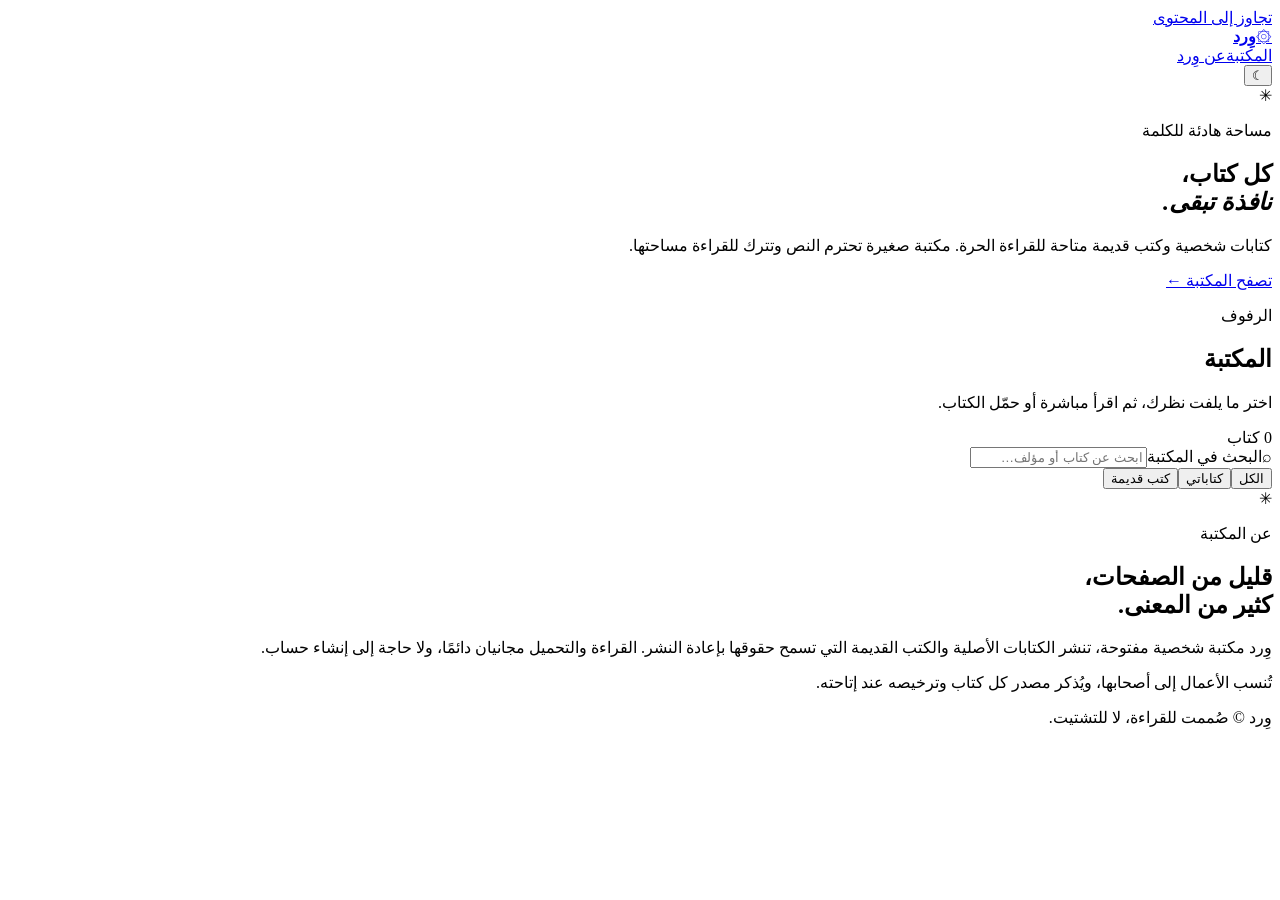
==== index.html @ ee00f1c7 "Initialize Wird personal digital library: index.html" ====
<!doctype html>
<html lang="ar" dir="rtl">
<head>
<meta charset="utf-8"><meta name="viewport" content="width=device-width,initial-scale=1">
<meta name="description" content="وِرد، مكتبة شخصية للكتابات والكتب القديمة المتاحة مجانًا للقراءة والتحميل.">
<meta name="theme-color" content="#f7f5ef">
<title>وِرد | مكتبة للقراءة</title>
<link rel="preconnect" href="https://fonts.googleapis.com"><link rel="preconnect" href="https://fonts.gstatic.com" crossorigin>
<link href="https://fonts.googleapis.com/css2?family=IBM+Plex+Sans+Arabic:wght@400;500;600;700&display=swap" rel="stylesheet">
<link rel="stylesheet" href="styles.css">
<script src="app.js" defer></script>
</head>
<body>
<a class="skip" href="#main">تجاوز إلى المحتوى</a>
<header class="site-header"><div class="shell header-inner">
<a href="#home" class="brand" aria-label="وِرد - الرئيسية"><span class="brand-icon" aria-hidden="true">۞</span><strong>وِرد</strong></a>
<nav aria-label="القائمة الرئيسية"><a href="#library">المكتبة</a><a href="#about">عن وِرد</a></nav>
<button class="theme-btn" type="button" id="themeToggle" aria-label="تغيير المظهر" title="تغيير المظهر">☾</button>
</div></header>
<main id="main">
<section class="hero shell" id="home">
<div class="hero-mark" aria-hidden="true">✳</div>
<p class="eyebrow">مساحة هادئة للكلمة</p>
<h1>كل كتاب،<br><em>نافذة تبقى.</em></h1>
<p class="hero-description">كتابات شخصية وكتب قديمة متاحة للقراءة الحرة. مكتبة صغيرة تحترم النص وتترك للقراءة مساحتها.</p>
<a class="primary-btn" href="#library">تصفح المكتبة <span aria-hidden="true">←</span></a>
</section>
<section class="library-section" id="library"><div class="shell">
<div class="section-header"><div><p class="eyebrow">الرفوف</p><h2>المكتبة</h2><p class="section-description">اختر ما يلفت نظرك، ثم اقرأ مباشرة أو حمّل الكتاب.</p></div><span class="book-total" id="bookCount">0 كتاب</span></div>
<div class="controls"><label class="search-wrap"><span aria-hidden="true">⌕</span><span class="sr-only">البحث في المكتبة</span><input id="searchInput" type="search" placeholder="ابحث عن كتاب أو مؤلف…" autocomplete="off"></label>
<div class="filters" role="group" aria-label="تصنيف الكتب"><button data-filter="all" class="filter active" aria-pressed="true">الكل</button><button data-filter="personal" class="filter" aria-pressed="false">كتاباتي</button><button data-filter="heritage" class="filter" aria-pressed="false">كتب قديمة</button></div></div>
<div class="book-grid" id="bookGrid" aria-live="polite"></div>
<p class="empty-state" id="emptyState" hidden>لا توجد كتب تطابق البحث حاليًا.</p>
</div></section>
<section class="about-section shell" id="about"><span class="separator" aria-hidden="true">✳</span><p class="eyebrow">عن المكتبة</p><h2>قليل من الصفحات،<br>كثير من المعنى.</h2><p>وِرد مكتبة شخصية مفتوحة، تنشر الكتابات الأصلية والكتب القديمة التي تسمح حقوقها بإعادة النشر. القراءة والتحميل مجانيان دائمًا، ولا حاجة إلى إنشاء حساب.</p><p class="small-note">تُنسب الأعمال إلى أصحابها، ويُذكر مصدر كل كتاب وترخيصه عند إتاحته.</p></section>
</main>
<footer class="footer"><div class="shell footer-inner"><span>وِرد © <span id="year"></span></span><span>صُممت للقراءة، لا للتشتيت.</span></div></footer>
<dialog class="reader-dialog" id="readerDialog" aria-labelledby="readerTitle"><div class="reader-layout"><header class="reader-header"><div><p class="reader-label">قراءة الكتاب</p><h2 id="readerTitle">عنوان الكتاب</h2></div><div class="reader-actions"><a id="readerDownload" class="download-link" href="#" download>تحميل PDF ↓</a><button id="readerClose" class="close-btn" type="button" aria-label="إغلاق القارئ">×</button></div></header><div class="reader-body"><iframe id="readerFrame" title="عارض كتاب PDF" loading="lazy"></iframe><div class="reader-fallback">إذا تعذر عرض الكتاب في متصفحك، <a id="readerOpen" target="_blank" rel="noopener noreferrer">افتح ملف PDF في نافذة مستقلة</a>.</div></div></div></dialog>
</body></html>
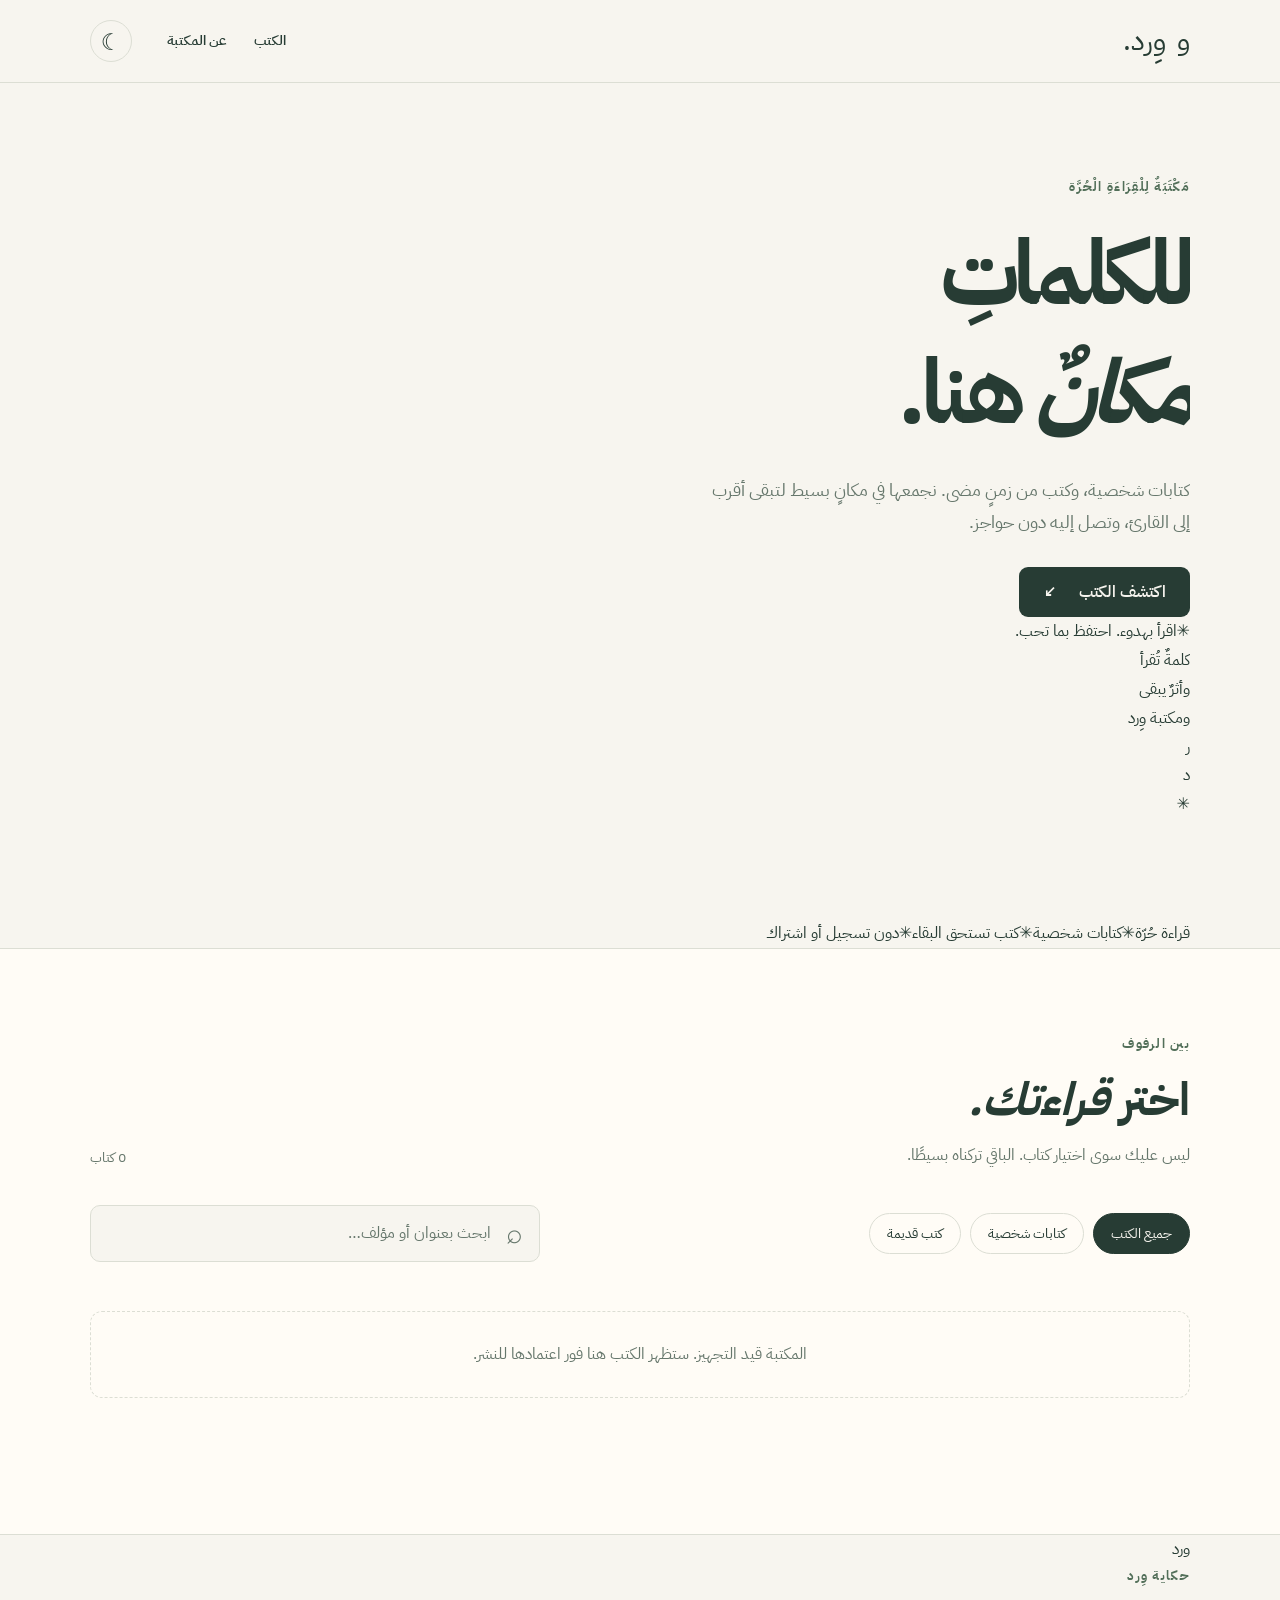
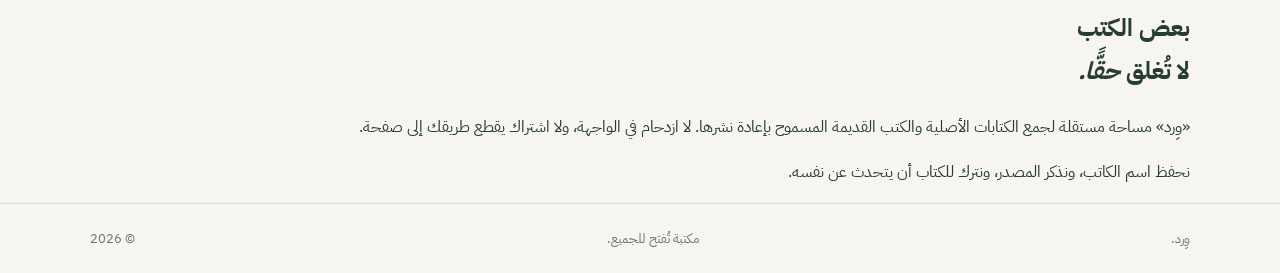
==== commit 7899a955: "Redesign Wird as an editorial Arabic library" ====
--- a/index.html
+++ b/index.html
@@ -2,38 +2,40 @@
 <html lang="ar" dir="rtl">
 <head>
 <meta charset="utf-8"><meta name="viewport" content="width=device-width,initial-scale=1">
-<meta name="description" content="وِرد، مكتبة شخصية للكتابات والكتب القديمة المتاحة مجانًا للقراءة والتحميل.">
-<meta name="theme-color" content="#f7f5ef">
-<title>وِرد | مكتبة للقراءة</title>
+<meta name="description" content="وِرد، مكتبة للكتابات الشخصية والكتب القديمة المتاحة للقراءة والتحميل مجانًا.">
+<meta name="theme-color" content="#f8f6f0">
+<title>وِرد — مساحة للكتب والكلمات</title>
 <link rel="preconnect" href="https://fonts.googleapis.com"><link rel="preconnect" href="https://fonts.gstatic.com" crossorigin>
-<link href="https://fonts.googleapis.com/css2?family=IBM+Plex+Sans+Arabic:wght@400;500;600;700&display=swap" rel="stylesheet">
+<link href="https://fonts.googleapis.com/css2?family=Amiri:wght@400;700&family=IBM+Plex+Sans+Arabic:wght@400;500;600;700&display=swap" rel="stylesheet">
 <link rel="stylesheet" href="styles.css">
 <script src="app.js" defer></script>
 </head>
 <body>
 <a class="skip" href="#main">تجاوز إلى المحتوى</a>
 <header class="site-header"><div class="shell header-inner">
-<a href="#home" class="brand" aria-label="وِرد - الرئيسية"><span class="brand-icon" aria-hidden="true">۞</span><strong>وِرد</strong></a>
-<nav aria-label="القائمة الرئيسية"><a href="#library">المكتبة</a><a href="#about">عن وِرد</a></nav>
-<button class="theme-btn" type="button" id="themeToggle" aria-label="تغيير المظهر" title="تغيير المظهر">☾</button>
+<a href="#home" class="brand" aria-label="وِرد، العودة للرئيسية"><span class="brand-glyph" aria-hidden="true">و</span><span class="brand-word">وِرد<span class="brand-dot">.</span></span></a>
+<nav aria-label="التنقل الرئيسي"><a href="#library">الكتب</a><a href="#about">عن المكتبة</a></nav>
+<button class="theme-btn" type="button" id="themeToggle" aria-label="تغيير المظهر"><span aria-hidden="true">◐</span></button>
 </div></header>
 <main id="main">
 <section class="hero shell" id="home">
-<div class="hero-mark" aria-hidden="true">✳</div>
-<p class="eyebrow">مساحة هادئة للكلمة</p>
-<h1>كل كتاب،<br><em>نافذة تبقى.</em></h1>
-<p class="hero-description">كتابات شخصية وكتب قديمة متاحة للقراءة الحرة. مكتبة صغيرة تحترم النص وتترك للقراءة مساحتها.</p>
-<a class="primary-btn" href="#library">تصفح المكتبة <span aria-hidden="true">←</span></a>
+<div class="hero-copy"><p class="eyebrow"><span class="eyebrow-line"></span> مَكْتَبَةٌ لِلْقِرَاءَةِ الْحُرَّة</p>
+<h1>للكلماتِ<br><i>مكانٌ</i> هنا.</h1>
+<p class="hero-description">كتابات شخصية، وكتب من زمنٍ مضى. نجمعها في مكانٍ بسيط لتبقى أقرب إلى القارئ، وتصل إليه دون حواجز.</p>
+<a class="primary-btn" href="#library">اكتشف الكتب <span aria-hidden="true">↙</span></a>
+<div class="hero-foot"><span class="tiny-star" aria-hidden="true">✳</span><span>اقرأ بهدوء. احتفظ بما تحب.</span></div>
+</div>
+<div class="hero-art" aria-hidden="true"><div class="art-orbit orbit-a"></div><div class="art-orbit orbit-b"></div><div class="art-label">كلمةٌ تُقرأ<br>وأثرٌ يبقى</div><div class="art-book book-one"><span class="art-spine"></span><span class="art-book-letter">و</span><span class="art-book-small">مكتبة وِرد</span></div><div class="art-book book-two"><span class="art-book-letter">ر</span></div><div class="art-book book-three"><span class="art-book-letter">د</span></div><span class="art-flower">✳</span></div>
 </section>
+<div class="running-strip" aria-hidden="true"><div class="shell"><span>قراءة حُرّة</span><span>✳</span><span>كتابات شخصية</span><span>✳</span><span>كتب تستحق البقاء</span><span>✳</span><span>دون تسجيل أو اشتراك</span></div></div>
 <section class="library-section" id="library"><div class="shell">
-<div class="section-header"><div><p class="eyebrow">الرفوف</p><h2>المكتبة</h2><p class="section-description">اختر ما يلفت نظرك، ثم اقرأ مباشرة أو حمّل الكتاب.</p></div><span class="book-total" id="bookCount">0 كتاب</span></div>
-<div class="controls"><label class="search-wrap"><span aria-hidden="true">⌕</span><span class="sr-only">البحث في المكتبة</span><input id="searchInput" type="search" placeholder="ابحث عن كتاب أو مؤلف…" autocomplete="off"></label>
-<div class="filters" role="group" aria-label="تصنيف الكتب"><button data-filter="all" class="filter active" aria-pressed="true">الكل</button><button data-filter="personal" class="filter" aria-pressed="false">كتاباتي</button><button data-filter="heritage" class="filter" aria-pressed="false">كتب قديمة</button></div></div>
-<div class="book-grid" id="bookGrid" aria-live="polite"></div>
-<p class="empty-state" id="emptyState" hidden>لا توجد كتب تطابق البحث حاليًا.</p>
+<div class="section-header"><div><p class="eyebrow"><span class="eyebrow-line"></span> بين الرفوف</p><h2>اختر <em>قراءتك.</em></h2><p class="section-description">ليس عليك سوى اختيار كتاب. الباقي تركناه بسيطًا.</p></div><span class="book-total" id="bookCount">0 كتاب</span></div>
+<div class="controls"><div class="filters" role="group" aria-label="تصنيف الكتب"><button data-filter="all" class="filter active" aria-pressed="true">جميع الكتب</button><button data-filter="personal" class="filter" aria-pressed="false">كتابات شخصية</button><button data-filter="heritage" class="filter" aria-pressed="false">كتب قديمة</button></div>
+<label class="search-wrap"><span aria-hidden="true">⌕</span><span class="sr-only">البحث في المكتبة</span><input id="searchInput" type="search" placeholder="ابحث بعنوان أو مؤلف…" autocomplete="off"></label></div>
+<div class="book-grid" id="bookGrid" aria-live="polite"></div><p class="empty-state" id="emptyState" hidden>لا توجد كتب تطابق بحثك.</p>
 </div></section>
-<section class="about-section shell" id="about"><span class="separator" aria-hidden="true">✳</span><p class="eyebrow">عن المكتبة</p><h2>قليل من الصفحات،<br>كثير من المعنى.</h2><p>وِرد مكتبة شخصية مفتوحة، تنشر الكتابات الأصلية والكتب القديمة التي تسمح حقوقها بإعادة النشر. القراءة والتحميل مجانيان دائمًا، ولا حاجة إلى إنشاء حساب.</p><p class="small-note">تُنسب الأعمال إلى أصحابها، ويُذكر مصدر كل كتاب وترخيصه عند إتاحته.</p></section>
+<section class="manifesto" id="about"><div class="shell manifesto-grid"><div class="manifesto-icon" aria-hidden="true"><span>و</span><span>ر</span><span>د</span></div><div class="manifesto-copy"><p class="eyebrow"><span class="eyebrow-line"></span> حكاية وِرد</p><h2>بعض الكتب<br>لا تُغلق <em>حقًّا.</em></h2><p>«وِرد» مساحة مستقلة لجمع الكتابات الأصلية والكتب القديمة المسموح بإعادة نشرها. لا ازدحام في الواجهة، ولا اشتراك يقطع طريقك إلى صفحة.</p><p class="manifesto-note">نحفظ اسم الكاتب، ونذكر المصدر، ونترك للكتاب أن يتحدث عن نفسه.</p></div></div></section>
 </main>
-<footer class="footer"><div class="shell footer-inner"><span>وِرد © <span id="year"></span></span><span>صُممت للقراءة، لا للتشتيت.</span></div></footer>
-<dialog class="reader-dialog" id="readerDialog" aria-labelledby="readerTitle"><div class="reader-layout"><header class="reader-header"><div><p class="reader-label">قراءة الكتاب</p><h2 id="readerTitle">عنوان الكتاب</h2></div><div class="reader-actions"><a id="readerDownload" class="download-link" href="#" download>تحميل PDF ↓</a><button id="readerClose" class="close-btn" type="button" aria-label="إغلاق القارئ">×</button></div></header><div class="reader-body"><iframe id="readerFrame" title="عارض كتاب PDF" loading="lazy"></iframe><div class="reader-fallback">إذا تعذر عرض الكتاب في متصفحك، <a id="readerOpen" target="_blank" rel="noopener noreferrer">افتح ملف PDF في نافذة مستقلة</a>.</div></div></div></dialog>
+<footer class="footer"><div class="shell footer-inner"><a href="#home" class="footer-brand">وِرد<span>.</span></a><span>مكتبة تُفتح للجميع.</span><span>© <span id="year"></span></span></div></footer>
+<dialog class="reader-dialog" id="readerDialog" aria-labelledby="readerTitle"><div class="reader-layout"><header class="reader-header"><div><p class="reader-label">أنت تقرأ الآن</p><h2 id="readerTitle">عنوان الكتاب</h2></div><div class="reader-actions"><a id="readerDownload" class="download-link" href="#" download>تحميل الكتاب ↓</a><button id="readerClose" class="close-btn" type="button" aria-label="إغلاق القراءة">×</button></div></header><div class="reader-body"><iframe id="readerFrame" title="عارض كتاب PDF"></iframe><div class="reader-fallback">لا يظهر الكتاب؟ <a id="readerOpen" target="_blank" rel="noopener noreferrer">افتحه مباشرة في المتصفح</a>.</div></div></div></dialog>
 </body></html>
--- a/styles.css
+++ b/styles.css
@@ -0,0 +1,10 @@
+:root{color-scheme:light;--bg:#f7f5ef;--surface:#fffcf6;--ink:#273c34;--muted:#66776c;--accent:#526f59;--line:#dcded4;--soft:#e8eadf;--shadow:0 16px 40px rgba(27,49,35,.07)}
+:root.dark{color-scheme:dark;--bg:#17231e;--surface:#22332a;--ink:#edf0e6;--muted:#afc3b3;--accent:#9fc5a8;--line:#3a4c40;--soft:#2b4235;--shadow:0 16px 40px rgba(0,0,0,.14)}
+*{box-sizing:border-box}html{scroll-behavior:smooth}body{margin:0;background:var(--bg);color:var(--ink);font-family:"IBM Plex Sans Arabic",system-ui,sans-serif;line-height:1.8}button,input{font:inherit}button,a{-webkit-tap-highlight-color:transparent}a{color:inherit;text-decoration:none}button{cursor:pointer}.shell{width:min(1100px,calc(100% - 42px));margin:auto}.sr-only{position:absolute;width:1px;height:1px;overflow:hidden;clip:rect(0,0,0,0)}.skip{position:absolute;top:-100px;right:20px;padding:10px;background:var(--surface);z-index:30}.skip:focus{top:10px}a:focus-visible,button:focus-visible,input:focus-visible{outline:3px solid var(--accent);outline-offset:4px}
+.site-header{border-bottom:1px solid var(--line);background:var(--bg)}.header-inner{height:82px;display:flex;align-items:center;gap:35px}.brand{display:flex;align-items:center;gap:11px;font-size:29px}.brand-icon{color:var(--accent);font-size:30px}.site-header nav{display:flex;gap:27px;margin-inline-start:auto}.site-header nav a{font-size:14px;font-weight:600}.site-header nav a:hover{color:var(--accent)}.theme-btn{width:42px;height:42px;border:1px solid var(--line);border-radius:50%;color:var(--ink);background:transparent;font-size:23px}
+.hero{min-height:550px;padding-top:92px;padding-bottom:100px;position:relative;overflow:hidden}.hero-mark{position:absolute;inset-inline-start:7%;top:105px;font-size:160px;font-weight:200;color:var(--soft);line-height:1;pointer-events:none}.eyebrow{font-size:13px;letter-spacing:.1em;font-weight:700;color:var(--accent);margin:0 0 17px}.hero h1{font-size:clamp(50px,7vw,91px);line-height:1.32;letter-spacing:-.065em;margin:0;font-weight:700}.hero h1 em{font-style:normal;color:var(--accent)}.hero-description{max-width:480px;font-size:18px;color:var(--muted);margin:22px 0 28px}.primary-btn{display:inline-flex;align-items:center;justify-content:center;gap:22px;background:var(--ink);color:var(--bg);border-radius:9px;padding:11px 24px;font-weight:600}.primary-btn:hover{opacity:.87}
+.library-section{background:var(--surface);padding:83px 0 120px;border-block:1px solid var(--line)}.section-header{display:flex;justify-content:space-between;align-items:end;gap:20px}.section-header h2{font-size:46px;line-height:1.2;margin:0}.section-description{color:var(--muted);margin:14px 0 0}.book-total{color:var(--muted);font-size:14px;white-space:nowrap}.controls{display:flex;align-items:center;justify-content:space-between;gap:22px;flex-wrap:wrap;margin:35px 0 33px}.search-wrap{position:relative;flex:1;max-width:450px;min-width:230px}.search-wrap>span:not(.sr-only){position:absolute;right:17px;top:4px;font-size:28px;color:var(--muted)}.search-wrap input{width:100%;background:var(--bg);border:1px solid var(--line);color:var(--ink);border-radius:10px;padding:13px 48px 13px 15px}.search-wrap input::placeholder{color:var(--muted)}.filters{display:flex;flex-wrap:wrap;gap:9px}.filter{background:transparent;border:1px solid var(--line);padding:7px 17px;border-radius:50px;color:var(--ink);font-size:14px}.filter.active{background:var(--ink);color:var(--bg);border-color:var(--ink)}
+.book-grid{display:grid;grid-template-columns:repeat(3,minmax(0,1fr));gap:25px}.book-card{border:1px solid var(--line);background:var(--bg);padding:14px;border-radius:14px;display:flex;flex-direction:column;transition:transform .2s,box-shadow .2s}.book-card:hover{transform:translateY(-4px);box-shadow:var(--shadow)}.book-cover{height:250px;border-radius:8px;background:linear-gradient(145deg,var(--soft),var(--bg));display:flex;align-items:center;justify-content:center;position:relative;overflow:hidden;color:var(--accent);font-size:64px}.book-cover:before,.book-cover:after{content:"";position:absolute;border:1px solid currentColor;opacity:.16;inset:17px;border-radius:3px}.book-cover:after{inset:23px}.book-cover img{position:absolute;width:100%;height:100%;object-fit:cover}.book-info{padding:16px 4px 5px;flex:1;display:flex;flex-direction:column}.book-type{font-size:12px;color:var(--accent);font-weight:700}.book-info h3{font-size:22px;line-height:1.5;margin:8px 0 4px}.book-author,.book-description{font-size:14px;color:var(--muted);margin:0}.book-description{margin:10px 0 15px;line-height:1.7}.book-actions{display:flex;gap:10px;margin-top:auto}.book-actions button,.book-actions a{flex:1;border:1px solid var(--ink);border-radius:8px;padding:8px 6px;text-align:center;font-size:13px;font-weight:600}.book-actions button{background:var(--ink);color:var(--bg)}.book-actions a:hover{background:var(--soft)}.empty-state{border:1px dashed var(--line);border-radius:12px;padding:28px;text-align:center;color:var(--muted)}
+.about-section{padding:110px 0 120px;max-width:1100px}.separator{font-size:45px;color:var(--accent)}.about-section h2{font-size:clamp(36px,5vw,58px);line-height:1.5;letter-spacing:-.045em;margin:6px 0 17px}.about-section>p:not(.eyebrow){max-width:620px;color:var(--muted);font-size:18px}.about-section .small-note{font-size:14px!important}.footer{border-top:1px solid var(--line)}.footer-inner{display:flex;justify-content:space-between;gap:20px;padding:23px 0;font-size:13px;color:var(--muted)}
+.reader-dialog{border:0;padding:0;background:var(--surface);color:var(--ink);width:min(1100px,97vw);height:min(900px,95dvh);max-width:none;max-height:none;border-radius:14px;box-shadow:0 20px 100px #0006}.reader-dialog::backdrop{background:rgba(13,24,18,.74)}.reader-layout{display:flex;flex-direction:column;height:100%}.reader-header{display:flex;align-items:center;justify-content:space-between;gap:16px;padding:14px 22px;border-bottom:1px solid var(--line)}.reader-header h2{font-size:20px;margin:0;line-height:1.4}.reader-label{font-size:11px;color:var(--muted);margin:0}.reader-actions{display:flex;align-items:center;gap:10px}.download-link{background:var(--ink);color:var(--bg);border-radius:8px;padding:8px 12px;font-size:13px;white-space:nowrap}.close-btn{border:1px solid var(--line);background:transparent;color:var(--ink);width:40px;height:40px;border-radius:8px;font-size:25px}.reader-body{flex:1;min-height:0;display:flex;flex-direction:column}.reader-body iframe{width:100%;border:0;flex:1;background:#ededed}.reader-fallback{padding:8px 18px;text-align:center;font-size:12px;color:var(--muted)}.reader-fallback a{text-decoration:underline}
+@media(max-width:800px){.book-grid{grid-template-columns:repeat(2,minmax(0,1fr))}.hero-mark{inset-inline-start:2%;opacity:.5}}@media(max-width:550px){.shell{width:min(100% - 30px,1100px)}.header-inner{height:68px;gap:16px}.brand{font-size:25px}.site-header nav{gap:16px}.site-header nav a{font-size:12px}.hero{min-height:460px;padding:90px 0 70px}.hero-mark{font-size:115px;top:60px}.hero-description{font-size:16px}.library-section{padding:65px 0 80px}.section-header h2{font-size:36px}.controls{margin:25px 0}.search-wrap{max-width:none}.book-grid{grid-template-columns:1fr;gap:17px}.book-cover{height:230px}.about-section{padding:85px 0}.footer-inner{flex-direction:column;gap:5px}.reader-dialog{height:100dvh;width:100vw;border-radius:0}.reader-header{padding:12px;align-items:flex-start}.reader-header h2{font-size:15px}.download-link{font-size:11px;padding:8px}.reader-actions{gap:5px}.close-btn{width:34px;height:34px}}@media(prefers-reduced-motion:reduce){html{scroll-behavior:auto}*,*:before,*:after{animation:none!important;transition:none!important}}
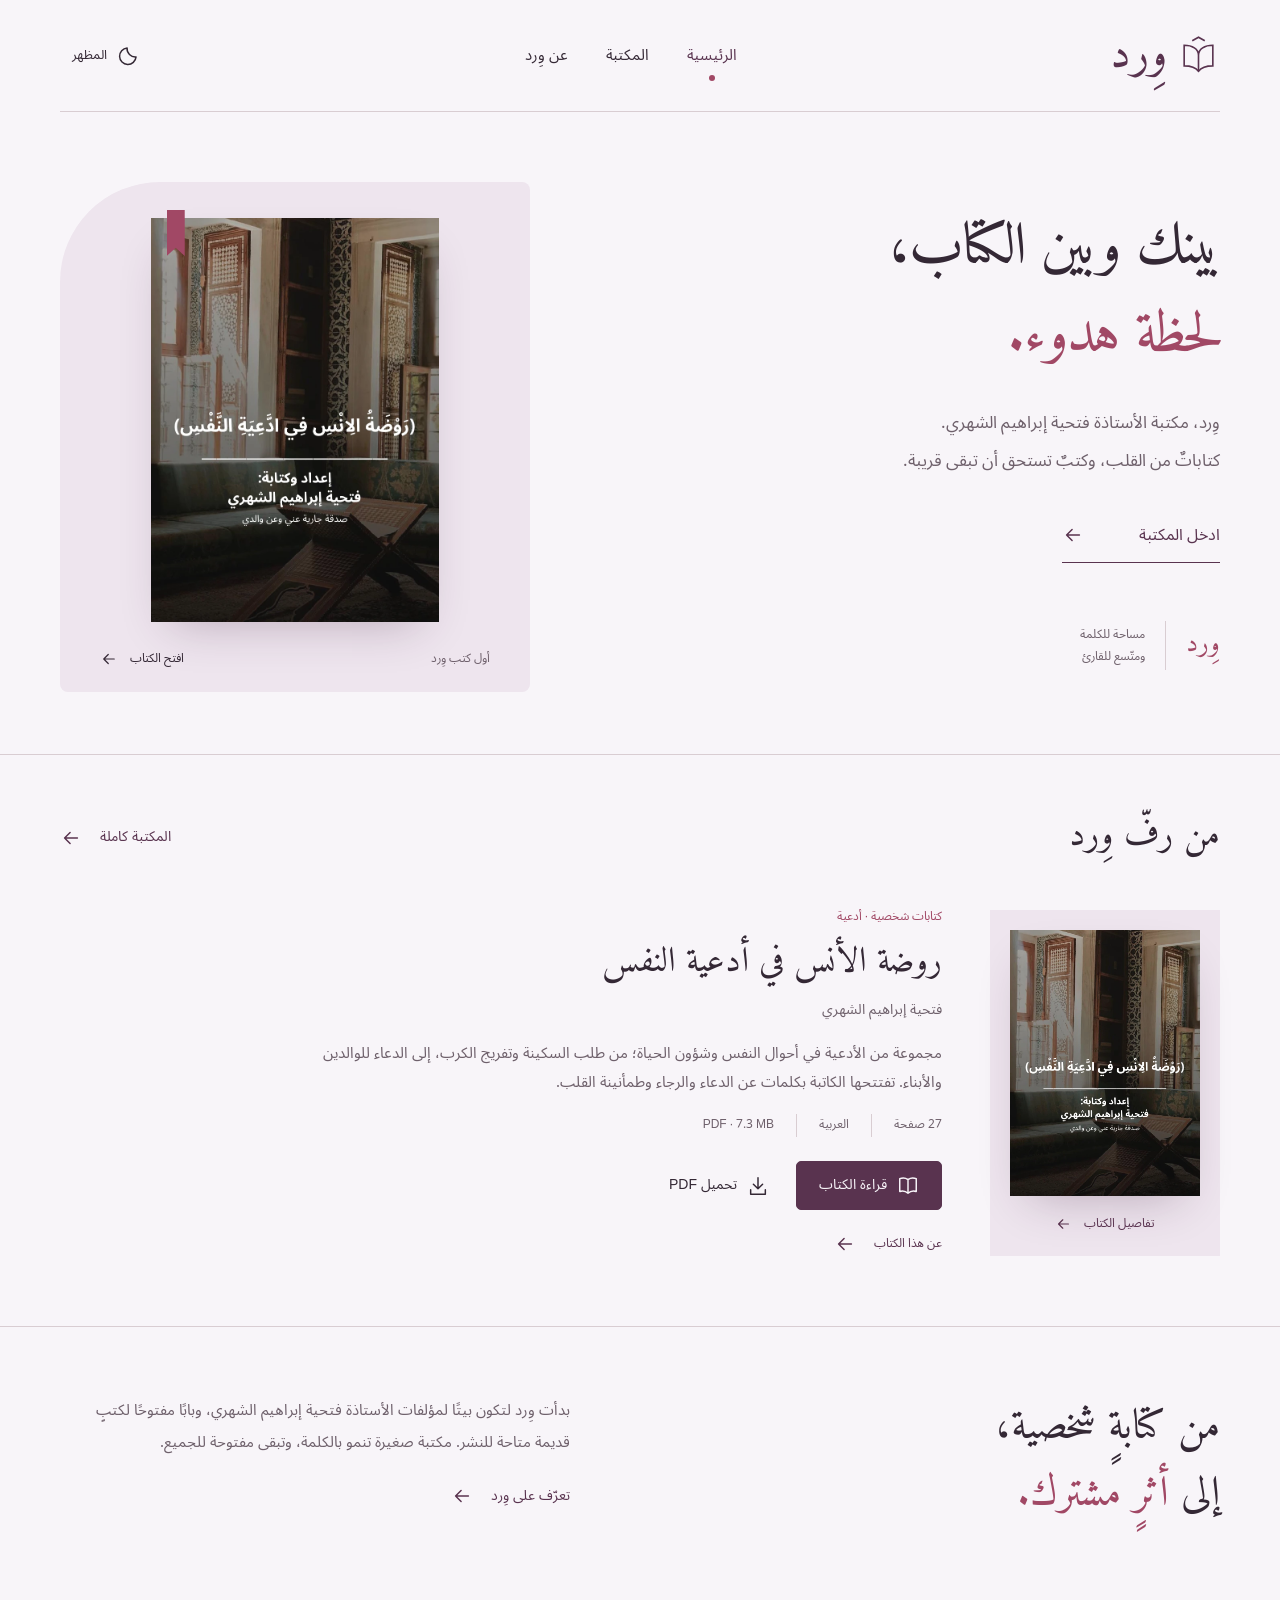
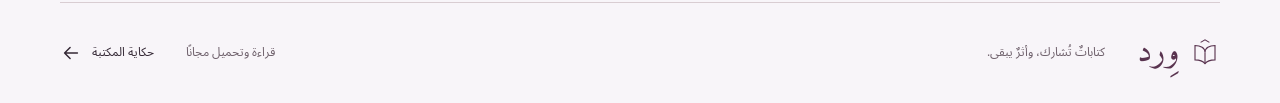
==== commit 6d60c39f: "Rebuild Wird identity and library; publish original book with responsive PDF reader" ====
--- a/index.html
+++ b/index.html
@@ -1,41 +1 @@
-<!doctype html>
-<html lang="ar" dir="rtl">
-<head>
-<meta charset="utf-8"><meta name="viewport" content="width=device-width,initial-scale=1">
-<meta name="description" content="وِرد، مكتبة للكتابات الشخصية والكتب القديمة المتاحة للقراءة والتحميل مجانًا.">
-<meta name="theme-color" content="#f8f6f0">
-<title>وِرد — مساحة للكتب والكلمات</title>
-<link rel="preconnect" href="https://fonts.googleapis.com"><link rel="preconnect" href="https://fonts.gstatic.com" crossorigin>
-<link href="https://fonts.googleapis.com/css2?family=Amiri:wght@400;700&family=IBM+Plex+Sans+Arabic:wght@400;500;600;700&display=swap" rel="stylesheet">
-<link rel="stylesheet" href="styles.css">
-<script src="app.js" defer></script>
-</head>
-<body>
-<a class="skip" href="#main">تجاوز إلى المحتوى</a>
-<header class="site-header"><div class="shell header-inner">
-<a href="#home" class="brand" aria-label="وِرد، العودة للرئيسية"><span class="brand-glyph" aria-hidden="true">و</span><span class="brand-word">وِرد<span class="brand-dot">.</span></span></a>
-<nav aria-label="التنقل الرئيسي"><a href="#library">الكتب</a><a href="#about">عن المكتبة</a></nav>
-<button class="theme-btn" type="button" id="themeToggle" aria-label="تغيير المظهر"><span aria-hidden="true">◐</span></button>
-</div></header>
-<main id="main">
-<section class="hero shell" id="home">
-<div class="hero-copy"><p class="eyebrow"><span class="eyebrow-line"></span> مَكْتَبَةٌ لِلْقِرَاءَةِ الْحُرَّة</p>
-<h1>للكلماتِ<br><i>مكانٌ</i> هنا.</h1>
-<p class="hero-description">كتابات شخصية، وكتب من زمنٍ مضى. نجمعها في مكانٍ بسيط لتبقى أقرب إلى القارئ، وتصل إليه دون حواجز.</p>
-<a class="primary-btn" href="#library">اكتشف الكتب <span aria-hidden="true">↙</span></a>
-<div class="hero-foot"><span class="tiny-star" aria-hidden="true">✳</span><span>اقرأ بهدوء. احتفظ بما تحب.</span></div>
-</div>
-<div class="hero-art" aria-hidden="true"><div class="art-orbit orbit-a"></div><div class="art-orbit orbit-b"></div><div class="art-label">كلمةٌ تُقرأ<br>وأثرٌ يبقى</div><div class="art-book book-one"><span class="art-spine"></span><span class="art-book-letter">و</span><span class="art-book-small">مكتبة وِرد</span></div><div class="art-book book-two"><span class="art-book-letter">ر</span></div><div class="art-book book-three"><span class="art-book-letter">د</span></div><span class="art-flower">✳</span></div>
-</section>
-<div class="running-strip" aria-hidden="true"><div class="shell"><span>قراءة حُرّة</span><span>✳</span><span>كتابات شخصية</span><span>✳</span><span>كتب تستحق البقاء</span><span>✳</span><span>دون تسجيل أو اشتراك</span></div></div>
-<section class="library-section" id="library"><div class="shell">
-<div class="section-header"><div><p class="eyebrow"><span class="eyebrow-line"></span> بين الرفوف</p><h2>اختر <em>قراءتك.</em></h2><p class="section-description">ليس عليك سوى اختيار كتاب. الباقي تركناه بسيطًا.</p></div><span class="book-total" id="bookCount">0 كتاب</span></div>
-<div class="controls"><div class="filters" role="group" aria-label="تصنيف الكتب"><button data-filter="all" class="filter active" aria-pressed="true">جميع الكتب</button><button data-filter="personal" class="filter" aria-pressed="false">كتابات شخصية</button><button data-filter="heritage" class="filter" aria-pressed="false">كتب قديمة</button></div>
-<label class="search-wrap"><span aria-hidden="true">⌕</span><span class="sr-only">البحث في المكتبة</span><input id="searchInput" type="search" placeholder="ابحث بعنوان أو مؤلف…" autocomplete="off"></label></div>
-<div class="book-grid" id="bookGrid" aria-live="polite"></div><p class="empty-state" id="emptyState" hidden>لا توجد كتب تطابق بحثك.</p>
-</div></section>
-<section class="manifesto" id="about"><div class="shell manifesto-grid"><div class="manifesto-icon" aria-hidden="true"><span>و</span><span>ر</span><span>د</span></div><div class="manifesto-copy"><p class="eyebrow"><span class="eyebrow-line"></span> حكاية وِرد</p><h2>بعض الكتب<br>لا تُغلق <em>حقًّا.</em></h2><p>«وِرد» مساحة مستقلة لجمع الكتابات الأصلية والكتب القديمة المسموح بإعادة نشرها. لا ازدحام في الواجهة، ولا اشتراك يقطع طريقك إلى صفحة.</p><p class="manifesto-note">نحفظ اسم الكاتب، ونذكر المصدر، ونترك للكتاب أن يتحدث عن نفسه.</p></div></div></section>
-</main>
-<footer class="footer"><div class="shell footer-inner"><a href="#home" class="footer-brand">وِرد<span>.</span></a><span>مكتبة تُفتح للجميع.</span><span>© <span id="year"></span></span></div></footer>
-<dialog class="reader-dialog" id="readerDialog" aria-labelledby="readerTitle"><div class="reader-layout"><header class="reader-header"><div><p class="reader-label">أنت تقرأ الآن</p><h2 id="readerTitle">عنوان الكتاب</h2></div><div class="reader-actions"><a id="readerDownload" class="download-link" href="#" download>تحميل الكتاب ↓</a><button id="readerClose" class="close-btn" type="button" aria-label="إغلاق القراءة">×</button></div></header><div class="reader-body"><iframe id="readerFrame" title="عارض كتاب PDF"></iframe><div class="reader-fallback">لا يظهر الكتاب؟ <a id="readerOpen" target="_blank" rel="noopener noreferrer">افتحه مباشرة في المتصفح</a>.</div></div></div></dialog>
-</body></html>+<!doctype html><html lang="ar" dir="rtl"><head><meta charset="utf-8"><meta name="viewport" content="width=device-width,initial-scale=1"><title>مكتبة تقرأ على مهل | وِرد</title><meta name="description" content="وِرد، مكتبة عربية لمؤلفات فتحية إبراهيم الشهري والكتب القديمة المتاحة مجانًا."><meta name="theme-color" content="#f9f6f2"><link rel="icon" href="assets/favicon.svg" type="image/svg+xml"><link rel="preload" href="assets/fonts/amiri.ttf" as="font" type="font/ttf" crossorigin><link rel="stylesheet" href="styles.css"><script src="catalog.js"></script><script src="theme.js"></script><script src="app.js" defer></script></head><body class="page-home"><a class="skip" href="#main">انتقل إلى المحتوى</a><header class="site-header shell"><a class="brand" href="index.html" aria-label="وِرد، الرئيسية"><span class="logo-mark" aria-hidden="true"><svg viewBox="0 0 48 48" fill="none"><path d="M8 12c9 0 16 4 16 11C24 16 31 12 40 12v23c-7 0-13 2-16 6-3-4-9-6-16-6Z" stroke="currentColor" stroke-width="1.8"/><path d="M24 23v18M17 7l7-4 7 4" stroke="currentColor" stroke-width="1.8"/></svg></span><span class="wordmark">وِرد</span></a><nav aria-label="التنقل الرئيسي"><a href="index.html" aria-current="page">الرئيسية</a><a href="library.html" >المكتبة</a><a href="about.html" >عن وِرد</a></nav><button class="theme-toggle" aria-label="تفعيل المظهر الداكن" title="تغيير المظهر"><svg viewBox="0 0 24 24" fill="none" stroke="currentColor" stroke-width="1.6" stroke-linecap="round" stroke-linejoin="round" aria-hidden="true"><path d="M20.8 13A9 9 0 0 1 11 3.2 9 9 0 1 0 20.8 13Z"/></svg><span>المظهر</span></button></header><main id="main"><section class="home-intro shell"><div class="intro-copy"><h1>بينك وبين الكتاب،<br><em>لحظة هدوء.</em></h1><p>وِرد، مكتبة الأستاذة فتحية إبراهيم الشهري.<br>كتاباتٌ من القلب، وكتبٌ تستحق أن تبقى قريبة.</p><a class="browse-link" href="library.html">ادخل المكتبة <svg viewBox="0 0 24 24" fill="none" stroke="currentColor" stroke-width="1.6" stroke-linecap="round" stroke-linejoin="round" aria-hidden="true"><path d="M19 12H5m6-6-6 6 6 6"/></svg></a><div class="intro-note"><span class="small-mark" aria-hidden="true">وِرد</span><span>مساحة للكلمة<br>ومتّسع للقارئ</span></div></div><div class="featured"><a href="book.html" class="featured-cover"><img class="" src="covers/rawdat-al-uns.webp" alt="الغلاف الأصلي لكتاب روضة الأنس في أدعية النفس" width="715" height="1000"><span class="book-ribbon" aria-hidden="true"></span></a><div class="featured-caption"><span>أول كتب وِرد</span><a href="reader.html">افتح الكتاب <svg viewBox="0 0 24 24" fill="none" stroke="currentColor" stroke-width="1.6" stroke-linecap="round" stroke-linejoin="round" aria-hidden="true"><path d="M19 12H5m6-6-6 6 6 6"/></svg></a></div></div></section><section class="home-shelf"><div class="shell"><div class="section-heading"><h2>من رفّ وِرد</h2><a class="underlink" href="library.html">المكتبة كاملة <svg viewBox="0 0 24 24" fill="none" stroke="currentColor" stroke-width="1.6" stroke-linecap="round" stroke-linejoin="round" aria-hidden="true"><path d="M19 12H5m6-6-6 6 6 6"/></svg></a></div><article class="book-entry"><a href="book.html" class="book-image"><img class="" src="covers/rawdat-al-uns.webp" alt="الغلاف الأصلي لكتاب روضة الأنس في أدعية النفس" width="715" height="1000"><span class="cover-open">تفاصيل الكتاب <svg viewBox="0 0 24 24" fill="none" stroke="currentColor" stroke-width="1.6" stroke-linecap="round" stroke-linejoin="round" aria-hidden="true"><path d="M19 12H5m6-6-6 6 6 6"/></svg></span></a><div class="entry-copy"><span class="category-label">كتابات شخصية · أدعية</span><h2><a href="book.html">روضة الأنس في أدعية النفس</a></h2><p class="author">فتحية إبراهيم الشهري</p><p>مجموعة من الأدعية في أحوال النفس وشؤون الحياة؛ من طلب السكينة وتفريج الكرب، إلى الدعاء للوالدين والأبناء. تفتتحها الكاتبة بكلمات عن الدعاء والرجاء وطمأنينة القلب.</p><div class="metadata">27 صفحة <span>العربية</span><span>PDF · 7.3 MB</span></div><div class="actions "><a class="button primary" href="reader.html"><svg viewBox="0 0 24 24" fill="none" stroke="currentColor" stroke-width="1.6" stroke-linecap="round" stroke-linejoin="round" aria-hidden="true"><path d="M12 5v15m0-15C8 2 3 4 3 4v14s5-2 9 2c4-4 9-2 9-2V4s-5-2-9 1Z"/></svg>قراءة الكتاب</a><a class="button text-button" href="books/rawdat-al-uns.pdf" download="روضة الأنس في أدعية النفس.pdf"><svg viewBox="0 0 24 24" fill="none" stroke="currentColor" stroke-width="1.6" stroke-linecap="round" stroke-linejoin="round" aria-hidden="true"><path d="M12 3v12m-5-5 5 5 5-5M4 16v5h16v-5"/></svg>تحميل PDF</a></div><a class="underlink" href="book.html">عن هذا الكتاب <svg viewBox="0 0 24 24" fill="none" stroke="currentColor" stroke-width="1.6" stroke-linecap="round" stroke-linejoin="round" aria-hidden="true"><path d="M19 12H5m6-6-6 6 6 6"/></svg></a></div></article></div></section><section class="about-invitation shell"><p>من كتابةٍ شخصية،<br>إلى <em>أثرٍ مشترك.</em></p><div><p>بدأت وِرد لتكون بيتًا لمؤلفات الأستاذة فتحية إبراهيم الشهري، وبابًا مفتوحًا لكتبٍ قديمة متاحة للنشر. مكتبة صغيرة تنمو بالكلمة، وتبقى مفتوحة للجميع.</p><a class="underlink" href="about.html">تعرّف على وِرد <svg viewBox="0 0 24 24" fill="none" stroke="currentColor" stroke-width="1.6" stroke-linecap="round" stroke-linejoin="round" aria-hidden="true"><path d="M19 12H5m6-6-6 6 6 6"/></svg></a></div></section></main><footer class="shell site-footer"><a href="index.html" class="brand footer-logo" aria-label="وِرد، الرئيسية"><span class="logo-mark" aria-hidden="true"><svg viewBox="0 0 48 48" fill="none"><path d="M8 12c9 0 16 4 16 11C24 16 31 12 40 12v23c-7 0-13 2-16 6-3-4-9-6-16-6Z" stroke="currentColor" stroke-width="1.8"/><path d="M24 23v18M17 7l7-4 7 4" stroke="currentColor" stroke-width="1.8"/></svg></span><span class="wordmark">وِرد</span></a><p>كتاباتٌ تُشارك، وأثرٌ يبقى.</p><span>قراءة وتحميل مجانًا</span><a href="about.html">حكاية المكتبة <svg viewBox="0 0 24 24" fill="none" stroke="currentColor" stroke-width="1.6" stroke-linecap="round" stroke-linejoin="round" aria-hidden="true"><path d="M19 12H5m6-6-6 6 6 6"/></svg></a></footer></body></html>
--- a/styles.css
+++ b/styles.css
@@ -1,10 +1,11 @@
-:root{color-scheme:light;--bg:#f7f5ef;--surface:#fffcf6;--ink:#273c34;--muted:#66776c;--accent:#526f59;--line:#dcded4;--soft:#e8eadf;--shadow:0 16px 40px rgba(27,49,35,.07)}
-:root.dark{color-scheme:dark;--bg:#17231e;--surface:#22332a;--ink:#edf0e6;--muted:#afc3b3;--accent:#9fc5a8;--line:#3a4c40;--soft:#2b4235;--shadow:0 16px 40px rgba(0,0,0,.14)}
-*{box-sizing:border-box}html{scroll-behavior:smooth}body{margin:0;background:var(--bg);color:var(--ink);font-family:"IBM Plex Sans Arabic",system-ui,sans-serif;line-height:1.8}button,input{font:inherit}button,a{-webkit-tap-highlight-color:transparent}a{color:inherit;text-decoration:none}button{cursor:pointer}.shell{width:min(1100px,calc(100% - 42px));margin:auto}.sr-only{position:absolute;width:1px;height:1px;overflow:hidden;clip:rect(0,0,0,0)}.skip{position:absolute;top:-100px;right:20px;padding:10px;background:var(--surface);z-index:30}.skip:focus{top:10px}a:focus-visible,button:focus-visible,input:focus-visible{outline:3px solid var(--accent);outline-offset:4px}
-.site-header{border-bottom:1px solid var(--line);background:var(--bg)}.header-inner{height:82px;display:flex;align-items:center;gap:35px}.brand{display:flex;align-items:center;gap:11px;font-size:29px}.brand-icon{color:var(--accent);font-size:30px}.site-header nav{display:flex;gap:27px;margin-inline-start:auto}.site-header nav a{font-size:14px;font-weight:600}.site-header nav a:hover{color:var(--accent)}.theme-btn{width:42px;height:42px;border:1px solid var(--line);border-radius:50%;color:var(--ink);background:transparent;font-size:23px}
-.hero{min-height:550px;padding-top:92px;padding-bottom:100px;position:relative;overflow:hidden}.hero-mark{position:absolute;inset-inline-start:7%;top:105px;font-size:160px;font-weight:200;color:var(--soft);line-height:1;pointer-events:none}.eyebrow{font-size:13px;letter-spacing:.1em;font-weight:700;color:var(--accent);margin:0 0 17px}.hero h1{font-size:clamp(50px,7vw,91px);line-height:1.32;letter-spacing:-.065em;margin:0;font-weight:700}.hero h1 em{font-style:normal;color:var(--accent)}.hero-description{max-width:480px;font-size:18px;color:var(--muted);margin:22px 0 28px}.primary-btn{display:inline-flex;align-items:center;justify-content:center;gap:22px;background:var(--ink);color:var(--bg);border-radius:9px;padding:11px 24px;font-weight:600}.primary-btn:hover{opacity:.87}
-.library-section{background:var(--surface);padding:83px 0 120px;border-block:1px solid var(--line)}.section-header{display:flex;justify-content:space-between;align-items:end;gap:20px}.section-header h2{font-size:46px;line-height:1.2;margin:0}.section-description{color:var(--muted);margin:14px 0 0}.book-total{color:var(--muted);font-size:14px;white-space:nowrap}.controls{display:flex;align-items:center;justify-content:space-between;gap:22px;flex-wrap:wrap;margin:35px 0 33px}.search-wrap{position:relative;flex:1;max-width:450px;min-width:230px}.search-wrap>span:not(.sr-only){position:absolute;right:17px;top:4px;font-size:28px;color:var(--muted)}.search-wrap input{width:100%;background:var(--bg);border:1px solid var(--line);color:var(--ink);border-radius:10px;padding:13px 48px 13px 15px}.search-wrap input::placeholder{color:var(--muted)}.filters{display:flex;flex-wrap:wrap;gap:9px}.filter{background:transparent;border:1px solid var(--line);padding:7px 17px;border-radius:50px;color:var(--ink);font-size:14px}.filter.active{background:var(--ink);color:var(--bg);border-color:var(--ink)}
-.book-grid{display:grid;grid-template-columns:repeat(3,minmax(0,1fr));gap:25px}.book-card{border:1px solid var(--line);background:var(--bg);padding:14px;border-radius:14px;display:flex;flex-direction:column;transition:transform .2s,box-shadow .2s}.book-card:hover{transform:translateY(-4px);box-shadow:var(--shadow)}.book-cover{height:250px;border-radius:8px;background:linear-gradient(145deg,var(--soft),var(--bg));display:flex;align-items:center;justify-content:center;position:relative;overflow:hidden;color:var(--accent);font-size:64px}.book-cover:before,.book-cover:after{content:"";position:absolute;border:1px solid currentColor;opacity:.16;inset:17px;border-radius:3px}.book-cover:after{inset:23px}.book-cover img{position:absolute;width:100%;height:100%;object-fit:cover}.book-info{padding:16px 4px 5px;flex:1;display:flex;flex-direction:column}.book-type{font-size:12px;color:var(--accent);font-weight:700}.book-info h3{font-size:22px;line-height:1.5;margin:8px 0 4px}.book-author,.book-description{font-size:14px;color:var(--muted);margin:0}.book-description{margin:10px 0 15px;line-height:1.7}.book-actions{display:flex;gap:10px;margin-top:auto}.book-actions button,.book-actions a{flex:1;border:1px solid var(--ink);border-radius:8px;padding:8px 6px;text-align:center;font-size:13px;font-weight:600}.book-actions button{background:var(--ink);color:var(--bg)}.book-actions a:hover{background:var(--soft)}.empty-state{border:1px dashed var(--line);border-radius:12px;padding:28px;text-align:center;color:var(--muted)}
-.about-section{padding:110px 0 120px;max-width:1100px}.separator{font-size:45px;color:var(--accent)}.about-section h2{font-size:clamp(36px,5vw,58px);line-height:1.5;letter-spacing:-.045em;margin:6px 0 17px}.about-section>p:not(.eyebrow){max-width:620px;color:var(--muted);font-size:18px}.about-section .small-note{font-size:14px!important}.footer{border-top:1px solid var(--line)}.footer-inner{display:flex;justify-content:space-between;gap:20px;padding:23px 0;font-size:13px;color:var(--muted)}
-.reader-dialog{border:0;padding:0;background:var(--surface);color:var(--ink);width:min(1100px,97vw);height:min(900px,95dvh);max-width:none;max-height:none;border-radius:14px;box-shadow:0 20px 100px #0006}.reader-dialog::backdrop{background:rgba(13,24,18,.74)}.reader-layout{display:flex;flex-direction:column;height:100%}.reader-header{display:flex;align-items:center;justify-content:space-between;gap:16px;padding:14px 22px;border-bottom:1px solid var(--line)}.reader-header h2{font-size:20px;margin:0;line-height:1.4}.reader-label{font-size:11px;color:var(--muted);margin:0}.reader-actions{display:flex;align-items:center;gap:10px}.download-link{background:var(--ink);color:var(--bg);border-radius:8px;padding:8px 12px;font-size:13px;white-space:nowrap}.close-btn{border:1px solid var(--line);background:transparent;color:var(--ink);width:40px;height:40px;border-radius:8px;font-size:25px}.reader-body{flex:1;min-height:0;display:flex;flex-direction:column}.reader-body iframe{width:100%;border:0;flex:1;background:#ededed}.reader-fallback{padding:8px 18px;text-align:center;font-size:12px;color:var(--muted)}.reader-fallback a{text-decoration:underline}
-@media(max-width:800px){.book-grid{grid-template-columns:repeat(2,minmax(0,1fr))}.hero-mark{inset-inline-start:2%;opacity:.5}}@media(max-width:550px){.shell{width:min(100% - 30px,1100px)}.header-inner{height:68px;gap:16px}.brand{font-size:25px}.site-header nav{gap:16px}.site-header nav a{font-size:12px}.hero{min-height:460px;padding:90px 0 70px}.hero-mark{font-size:115px;top:60px}.hero-description{font-size:16px}.library-section{padding:65px 0 80px}.section-header h2{font-size:36px}.controls{margin:25px 0}.search-wrap{max-width:none}.book-grid{grid-template-columns:1fr;gap:17px}.book-cover{height:230px}.about-section{padding:85px 0}.footer-inner{flex-direction:column;gap:5px}.reader-dialog{height:100dvh;width:100vw;border-radius:0}.reader-header{padding:12px;align-items:flex-start}.reader-header h2{font-size:15px}.download-link{font-size:11px;padding:8px}.reader-actions{gap:5px}.close-btn{width:34px;height:34px}}@media(prefers-reduced-motion:reduce){html{scroll-behavior:auto}*,*:before,*:after{animation:none!important;transition:none!important}}
+@font-face{font-family:Amiri;src:url('assets/fonts/amiri.ttf') format('truetype');font-display:swap}@font-face{font-family:WirdSans;src:url('assets/fonts/sans.ttf') format('truetype');font-display:swap}
+:root{color-scheme:light;--bg:#f8f5f9;--surface:#eee5ee;--paper:#fffdfa;--ink:#342835;--muted:#6e606b;--brand:#59334f;--accent:#a14865;--line:#d9cdd2;--rose:#e8c7ce;--reader:#e9e2e3;--shadow:0 20px 45px -20px #43213f50}html[data-theme=dark]{color-scheme:dark;--bg:#211d24;--surface:#2d2530;--paper:#352b35;--ink:#f5edef;--muted:#c4b4c0;--brand:#e8b8d5;--accent:#e6a1b6;--line:#534451;--rose:#6d4258;--reader:#19161c;--shadow:0 20px 45px -20px #0009}*{box-sizing:border-box}html{scroll-behavior:smooth;scroll-padding-top:24px}body{margin:0;background:var(--bg);color:var(--ink);font-family:WirdSans,sans-serif;font-size:16px;line-height:1.9}a{color:inherit;text-decoration:none}button,input,select{font:inherit}button,a,input,select{-webkit-tap-highlight-color:transparent}button,select{cursor:pointer}button{color:inherit}button:disabled{opacity:.35;cursor:default}button{background:none;border:none}svg{width:22px;height:22px;flex-shrink:0}button svg,a svg{vertical-align:middle}img{max-width:100%;height:auto;display:block}h1,h2,h3,p{margin:0}h1,h2{font-family:Amiri,serif;font-weight:400;line-height:1.45}em{font-style:normal;color:var(--accent)}p{color:var(--muted)}::selection{background:var(--rose);color:var(--ink)}:focus-visible{outline:3px solid var(--accent);outline-offset:5px}input{caret-color:var(--accent)}*{scrollbar-color:var(--line) var(--bg);scrollbar-width:thin}.shell{width:min(1160px,calc(100% - 96px));margin-inline:auto}.skip{position:fixed;top:-90px;right:20px;z-index:100;background:var(--brand);color:var(--bg);padding:12px 24px}.skip:focus{top:10px}.sr-only{position:absolute;width:1px;height:1px;padding:0;overflow:hidden;clip:rect(0,0,0,0);white-space:nowrap}.site-header{min-height:112px;display:flex;align-items:center;justify-content:space-between;gap:28px;border-bottom:1px solid var(--line)}.brand{display:inline-flex;align-items:center;gap:10px;color:var(--brand)}.logo-mark{width:43px;height:46px}.logo-mark svg{width:100%;height:100%}.wordmark{font-family:Amiri,serif;font-size:46px;line-height:1.2}.site-header nav{display:flex;gap:38px}.site-header nav a{padding:16px 0;position:relative;font-size:15px}.site-header nav a[aria-current=page]{color:var(--brand)}.site-header nav a[aria-current=page]:after{content:'';position:absolute;bottom:5px;right:calc(50% - 3px);width:6px;height:6px;background:var(--accent);border-radius:50%}.theme-toggle{display:inline-flex;gap:10px;align-items:center;min-height:46px;padding:8px 12px;font-size:13px;border-radius:30px}.theme-toggle:hover{background:var(--surface)}.theme-toggle svg{transition:transform .4s ease}.theme-toggle:hover svg{transform:rotate(-25deg)}.home-intro{display:grid;grid-template-columns:1.15fr 1fr;gap:8%;padding-block:70px 62px;align-items:center}.intro-copy h1{font-size:clamp(46px,4.6vw,68px);line-height:1.5;letter-spacing:-.025em}.intro-copy>p{font-size:17px;line-height:2.2;margin-top:24px}.browse-link{display:inline-flex;align-items:center;gap:55px;color:var(--brand);font-size:16px;border-bottom:1px solid var(--brand);padding:12px 0;margin-top:28px}.browse-link svg{transition:transform .25s}.browse-link:hover svg{transform:translateX(-6px)}.intro-note{margin-top:58px;display:flex;align-items:center;gap:20px;color:var(--muted);font-size:12px;line-height:1.8}.small-mark{font-family:Amiri;font-size:27px;color:var(--accent);border-inline-end:1px solid var(--line);padding-inline-end:20px}.featured{background:var(--surface);padding:36px 40px 22px;position:relative;border-radius:100px 8px 8px 8px;max-width:470px;width:100%;justify-self:end}.featured-cover{position:relative;display:block;width:74%;margin:0 auto;perspective:1000px}.featured-cover img{width:100%;box-shadow:var(--shadow);transition:transform .5s cubic-bezier(.16,1,.3,1)}.featured-cover:hover img{transform:rotateY(-7deg) translateY(-4px)}.book-ribbon{position:absolute;top:-8px;left:16px;width:18px;height:46px;background:var(--accent);clip-path:polygon(0 0,100% 0,100% 100%,50% 82%,0 100%)}.featured-caption{display:flex;justify-content:space-between;gap:15px;margin-top:26px;font-size:12px}.featured-caption>span{color:var(--muted)}.featured-caption a{display:flex;gap:12px;align-items:center}.featured-caption svg{width:18px}.home-shelf{padding:56px 0 60px;border-top:1px solid var(--line);border-bottom:1px solid var(--line)}.section-heading{display:flex;justify-content:space-between;align-items:center;margin-bottom:36px}.section-heading h2{font-size:36px}.underlink{display:inline-flex;align-items:center;gap:18px;font-size:14px;color:var(--brand);min-height:44px}.underlink:hover{text-decoration:underline;text-underline-offset:7px}.book-entry{display:grid;grid-template-columns:230px minmax(0,1fr);gap:48px;align-items:center;max-width:900px}.book-image{position:relative;background:var(--surface);padding:20px;display:block}.book-image img{width:100%;box-shadow:var(--shadow)}.cover-open{display:flex;align-items:center;justify-content:center;gap:12px;font-size:12px;margin-top:17px;color:var(--brand)}.cover-open svg{width:17px}.category-label{font-size:12px;color:var(--accent)}.entry-copy h2{font-size:35px;margin:8px 0}.entry-copy .author{font-size:14px;margin-bottom:16px}.entry-copy>p:not(.author){font-size:15px;max-width:630px}.metadata{display:flex;flex-wrap:wrap;gap:22px;margin-top:18px;color:var(--muted);font-size:12px}.metadata span{border-inline-start:1px solid var(--line);padding-inline-start:22px}.actions{display:flex;gap:14px;align-items:center;flex-wrap:wrap;margin-top:24px}.button{display:inline-flex;align-items:center;justify-content:center;gap:10px;min-height:49px;padding:10px 22px;border:1px solid var(--line);border-radius:5px;font-size:14px;transition:background .2s,transform .2s}.button:hover{background:var(--surface)}.button.primary{background:var(--brand);color:var(--bg);border-color:var(--brand)}.button.primary:hover{transform:translateY(-2px)}.text-button{border-color:transparent;padding-inline:12px}.entry-copy>.underlink{margin-top:12px;font-size:12px}.about-invitation{display:grid;grid-template-columns:1fr 1fr;gap:12%;padding-block:68px 72px}.about-invitation>p{font:42px/1.6 Amiri;color:var(--ink)}.about-invitation>div>p{font-size:15px;line-height:2.1}.about-invitation .underlink{margin-top:16px}.site-footer{border-top:1px solid var(--line);padding-block:30px;display:flex;align-items:center;gap:32px;font-size:12px}.footer-logo .wordmark{font-size:34px}.footer-logo .logo-mark{width:30px;height:34px}.site-footer>span{margin-inline-start:auto;color:var(--muted)}.site-footer>a:last-child{display:flex;align-items:center;gap:10px}.page-heading{padding-top:60px;padding-bottom:38px}.page-heading h1{font-size:64px}.page-heading p{margin-top:8px}.library-content{min-height:62vh;padding-bottom:70px}.library-tools{display:flex;gap:28px;align-items:center;padding-block:22px;border-block:1px solid var(--line)}.search-field{display:flex;align-items:center;gap:14px;flex:1}.search-field input{background:none;border:0;outline-offset:4px;color:var(--ink);width:100%;padding:9px 3px;font-size:15px;min-width:0}.search-field input::placeholder{color:var(--muted);opacity:1}.category-select{display:flex;align-items:center;gap:18px;font-size:13px}select{background:var(--bg);color:var(--ink);border:1px solid var(--line);border-radius:5px;padding:10px 15px;min-height:46px}.result-count{font-size:12px;margin-block:25px 30px}.empty{text-align:center;padding:50px 15px}.empty h2{font-size:32px}.empty p{margin:12px 0 24px}.book-detail{padding-block:30px 80px}.breadcrumb svg{transform:rotate(180deg)}.detail-layout{display:grid;grid-template-columns:.8fr 1.2fr;gap:9%;margin-top:28px;align-items:start}.detail-cover{background:var(--surface);padding:38px;border-radius:80px 6px 6px 6px}.detail-cover img{box-shadow:var(--shadow);width:100%}.detail-copy{padding-top:16px}.detail-copy h1{font-size:50px;line-height:1.55;margin:12px 0}.detail-copy .author{font-size:14px}.detail-copy .author strong{font-weight:400;color:var(--ink)}.description{margin-top:26px;font-size:16px;line-height:2.15}.book-facts{display:flex;gap:35px;padding-block:24px;margin-block:22px 0;border-block:1px solid var(--line)}.book-facts dt{font-size:11px;color:var(--muted)}.book-facts dd{margin:6px 0 0;font-size:14px}.book-note{margin-top:30px;padding-top:24px;border-top:1px solid var(--line)}.book-note h2{font-size:25px;margin-bottom:9px}.book-note p{font-size:13px}.reading-progress{font-size:12px;margin-top:15px;color:var(--accent)}.about-page{display:grid;grid-template-columns:1fr 1.15fr;gap:12%;padding-block:80px 100px}.about-title h1{font-size:66px;line-height:1.6}.about-title>p{margin-top:30px}.about-body h2{font-size:30px;margin:32px 0 15px}.about-body h2:first-child{margin-top:12px}.about-body p{font-size:16px;line-height:2.2;margin-bottom:18px}.about-body .button{margin-top:20px}
+/* Reader: separate, quiet workspace. */
+.page-reader{height:100dvh;overflow:hidden;background:var(--reader)}.reader-app{height:100dvh;display:flex;flex-direction:column;background:var(--reader)}.reader-header{display:flex;justify-content:space-between;align-items:center;gap:18px;padding:14px 28px;background:var(--bg);border-bottom:1px solid var(--line);flex-shrink:0}.reader-back{display:flex;align-items:center;gap:12px;font-size:13px;min-height:44px}.reader-back svg{transform:rotate(180deg)}.reader-header h1{font:21px/1.7 Amiri;text-align:center}.reader-header p{text-align:center;font-size:11px}.reader-main{flex:1;min-height:0;position:relative;display:flex;flex-direction:column}.reader-status{text-align:center;color:var(--muted);font-size:11px;min-height:29px;padding:3px 15px}.page-scroll{overflow:auto;flex:1;padding:10px 28px 28px;direction:ltr;outline-offset:-4px;touch-action:pan-x pan-y pinch-zoom}.spread{display:flex;direction:rtl;justify-content:center;gap:2px;width:max-content;min-width:100%;align-items:flex-start;perspective:1600px}.paper{position:relative;flex-shrink:0;box-shadow:0 6px 22px -8px #0006;background:#fff;transform-origin:right center}.paper img,.paper canvas{display:block;width:100%;height:100%}.paper canvas{position:absolute;inset:0}.reader-toolbar{padding:12px 24px calc(12px + env(safe-area-inset-bottom));background:var(--bg);border-top:1px solid var(--line);display:flex;justify-content:space-between;align-items:center;gap:18px;flex-shrink:0}.page-navigation,.reader-utilities{display:flex;align-items:center;gap:8px}.icon-button{width:44px;height:44px;min-width:44px;display:inline-flex;align-items:center;justify-content:center;border-radius:6px}.icon-button:hover:not(:disabled){background:var(--surface)}#prev svg{transform:rotate(180deg)}#page-form{display:flex;align-items:center;gap:9px;font-size:12px}#page-number{width:53px;height:40px;border:1px solid var(--line);border-radius:5px;text-align:center;direction:ltr;background:var(--bg);color:var(--ink);appearance:textfield;-moz-appearance:textfield}#page-number::-webkit-inner-spin-button{appearance:none}.jump-button{font-size:12px;padding:7px 8px;text-decoration:underline;text-underline-offset:4px;min-height:44px}.zoom-label{font-size:12px;min-width:48px;min-height:44px;font-variant-numeric:tabular-nums}.options-panel{position:absolute;bottom:90px;left:24px;background:var(--bg);padding:24px;width:min(340px,calc(100% - 32px));border:1px solid var(--line);border-radius:10px;z-index:5;box-shadow:var(--shadow)}.options-panel h2{font-size:26px;margin-bottom:15px}.options-panel label{display:flex;justify-content:space-between;align-items:center;gap:16px;font-size:12px;margin-top:16px}.options-panel select{max-width:190px;font-size:12px}.options-panel .check-label{justify-content:flex-start;gap:10px}.check-label input{width:20px;height:20px;accent-color:var(--brand)}.options-panel p,.options-panel>a{font-size:11px;line-height:1.9;margin-top:16px;display:block}.options-panel>a{text-decoration:underline}.reader-error{position:absolute;inset:40px 20px auto;background:var(--bg);padding:24px;text-align:center;z-index:3}.reader-error p{margin-bottom:20px}.reader-error .button{margin:5px}.reader-app:fullscreen{height:100dvh}.reader-app:fullscreen .reader-header{display:none}[hidden]{display:none!important}
+@media(min-width:1500px){.home-intro{padding-block:86px}.featured{max-width:470px}}@media(max-width:900px){.shell{width:calc(100% - 48px)}.home-intro{gap:5%;padding-block:48px}.intro-copy h1{font-size:45px}.featured{padding:32px 20px 18px;border-top-left-radius:75px}.featured-cover{width:82%}.intro-copy>p{font-size:14px}.intro-note{margin-top:32px}.detail-layout{gap:6%}.detail-cover{padding:26px}.detail-copy h1{font-size:40px}.book-facts{gap:24px}.about-page{gap:7%}.reader-toolbar{gap:8px;padding-inline:12px}.reader-utilities{gap:2px}}
+@media(max-width:620px){.shell{width:calc(100% - 40px)}.site-header{min-height:100px;flex-wrap:wrap;gap:0;padding-top:15px;padding-bottom:6px}.brand{gap:7px}.logo-mark{width:32px;height:36px}.wordmark{font-size:37px}.site-header nav{order:3;width:100%;justify-content:center;gap:40px;margin-top:7px}.site-header nav a{font-size:13px;padding:10px 0}.site-header nav a[aria-current=page]:after{bottom:0;width:4px;height:4px}.theme-toggle{font-size:11px;min-height:44px;padding-inline:8px}.theme-toggle svg{width:19px}.home-intro{grid-template-columns:1fr;gap:32px;padding-block:32px 34px}.intro-copy h1{font-size:46px;line-height:1.48}.intro-copy>p{margin-top:17px;font-size:14px}.browse-link{margin-top:18px;font-size:14px;gap:45px;padding-block:9px}.intro-note{display:none}.featured{max-width:none;justify-self:stretch;padding:24px 28px 17px;display:grid;grid-template-columns:1fr 1fr;gap:18px;align-items:end;border-radius:55px 5px 5px 5px}.featured-cover{width:100%;max-width:180px;grid-column:2}.featured-caption{margin:0;grid-column:1;grid-row:1;display:flex;flex-direction:column;align-self:center;gap:24px;font-size:12px}.featured-caption a{font-size:13px;gap:9px}.home-shelf{padding-block:30px 36px}.section-heading{margin-bottom:25px;gap:12px}.section-heading h2{font-size:29px}.section-heading .underlink{font-size:11px;gap:9px}.book-entry{grid-template-columns:1fr;gap:22px}.book-image{width:172px;justify-self:center;padding:14px}.entry-copy h2{font-size:31px;margin-top:5px}.entry-copy .author{font-size:13px;margin-bottom:13px}.entry-copy>p:not(.author){font-size:14px}.category-label{font-size:11px}.metadata{font-size:11px;gap:14px}.metadata span{padding-inline-start:14px}.actions{gap:7px;margin-top:20px}.button{font-size:13px;min-height:48px;padding-inline:17px}.button svg{width:19px}.about-invitation{grid-template-columns:1fr;gap:22px;padding-block:36px 42px}.about-invitation>p{font-size:36px}.about-invitation>div>p{font-size:14px}.site-footer{flex-wrap:wrap;gap:14px 18px;padding-block:24px}.site-footer>p{font-size:11px;margin-inline-start:auto}.site-footer>span{margin-inline-start:0;width:50%;font-size:10px}.site-footer>a:last-child{margin-inline-start:auto;font-size:10px}.page-heading{padding-top:30px;padding-bottom:25px}.page-heading h1{font-size:48px}.page-heading p{font-size:13px}.library-tools{align-items:stretch;flex-direction:column;gap:12px;padding-block:15px}.category-select{justify-content:space-between}.category-select select{flex:1;max-width:220px}.result-count{margin-block:20px 25px}.library-content{padding-bottom:40px}.book-detail{padding-top:15px;padding-bottom:40px}.detail-layout{grid-template-columns:1fr;gap:25px;margin-top:17px}.detail-cover{width:75%;max-width:290px;margin-inline:auto;padding:26px;border-top-left-radius:50px}.detail-copy{padding-top:0}.detail-copy h1{font-size:39px;margin-top:8px}.description{font-size:14px;margin-top:20px}.book-facts{justify-content:space-between;gap:10px;padding-block:18px}.book-facts dd{font-size:12px}.book-facts dt{font-size:10px}.book-note p{font-size:12px}.about-page{grid-template-columns:1fr;gap:35px;padding-block:34px 50px}.about-title h1{font-size:52px}.about-title>p{margin-top:20px;font-size:14px}.about-body h2{font-size:28px}.about-body p{font-size:14px}.reader-header{padding:8px 12px;gap:8px}.reader-back{font-size:11px;gap:5px}.reader-back svg{width:18px}.reader-header h1{font-size:16px;max-width:200px}.reader-header p{font-size:9px}.reader-status{font-size:10px;min-height:26px}.page-scroll{padding:5px 12px 18px}.reader-toolbar{flex-direction:column;gap:5px;padding:8px 10px calc(8px + env(safe-area-inset-bottom))}.page-navigation{justify-content:space-between;width:100%;max-width:380px}.reader-utilities{width:100%;justify-content:center;border-top:1px solid var(--line);padding-top:3px;gap:5px}.icon-button{height:42px;width:42px;min-width:42px}.reader-utilities svg{width:19px}#page-form{font-size:11px;gap:7px}.options-panel{bottom:140px;left:16px}.page-reader .theme-toggle{min-width:42px}.reader-error{padding:15px}.reader-error p{font-size:13px}}
+@media(prefers-reduced-motion:reduce){*,*:before,*:after{animation:none!important;transition:none!important;scroll-behavior:auto!important}}
+
+/* Small-screen labels retain readable sizes. */
+@media(max-width:620px){.reader-header p,.reader-status,.book-facts dt,.site-footer>span,.site-footer>a:last-child{font-size:12px}.reader-header{min-height:79px}.options-panel{bottom:145px}.options-panel p,.options-panel>a{font-size:12px}.reader-back{min-width:76px}.reader-header h1{font-size:15px}}
+.options-panel{box-shadow:none}
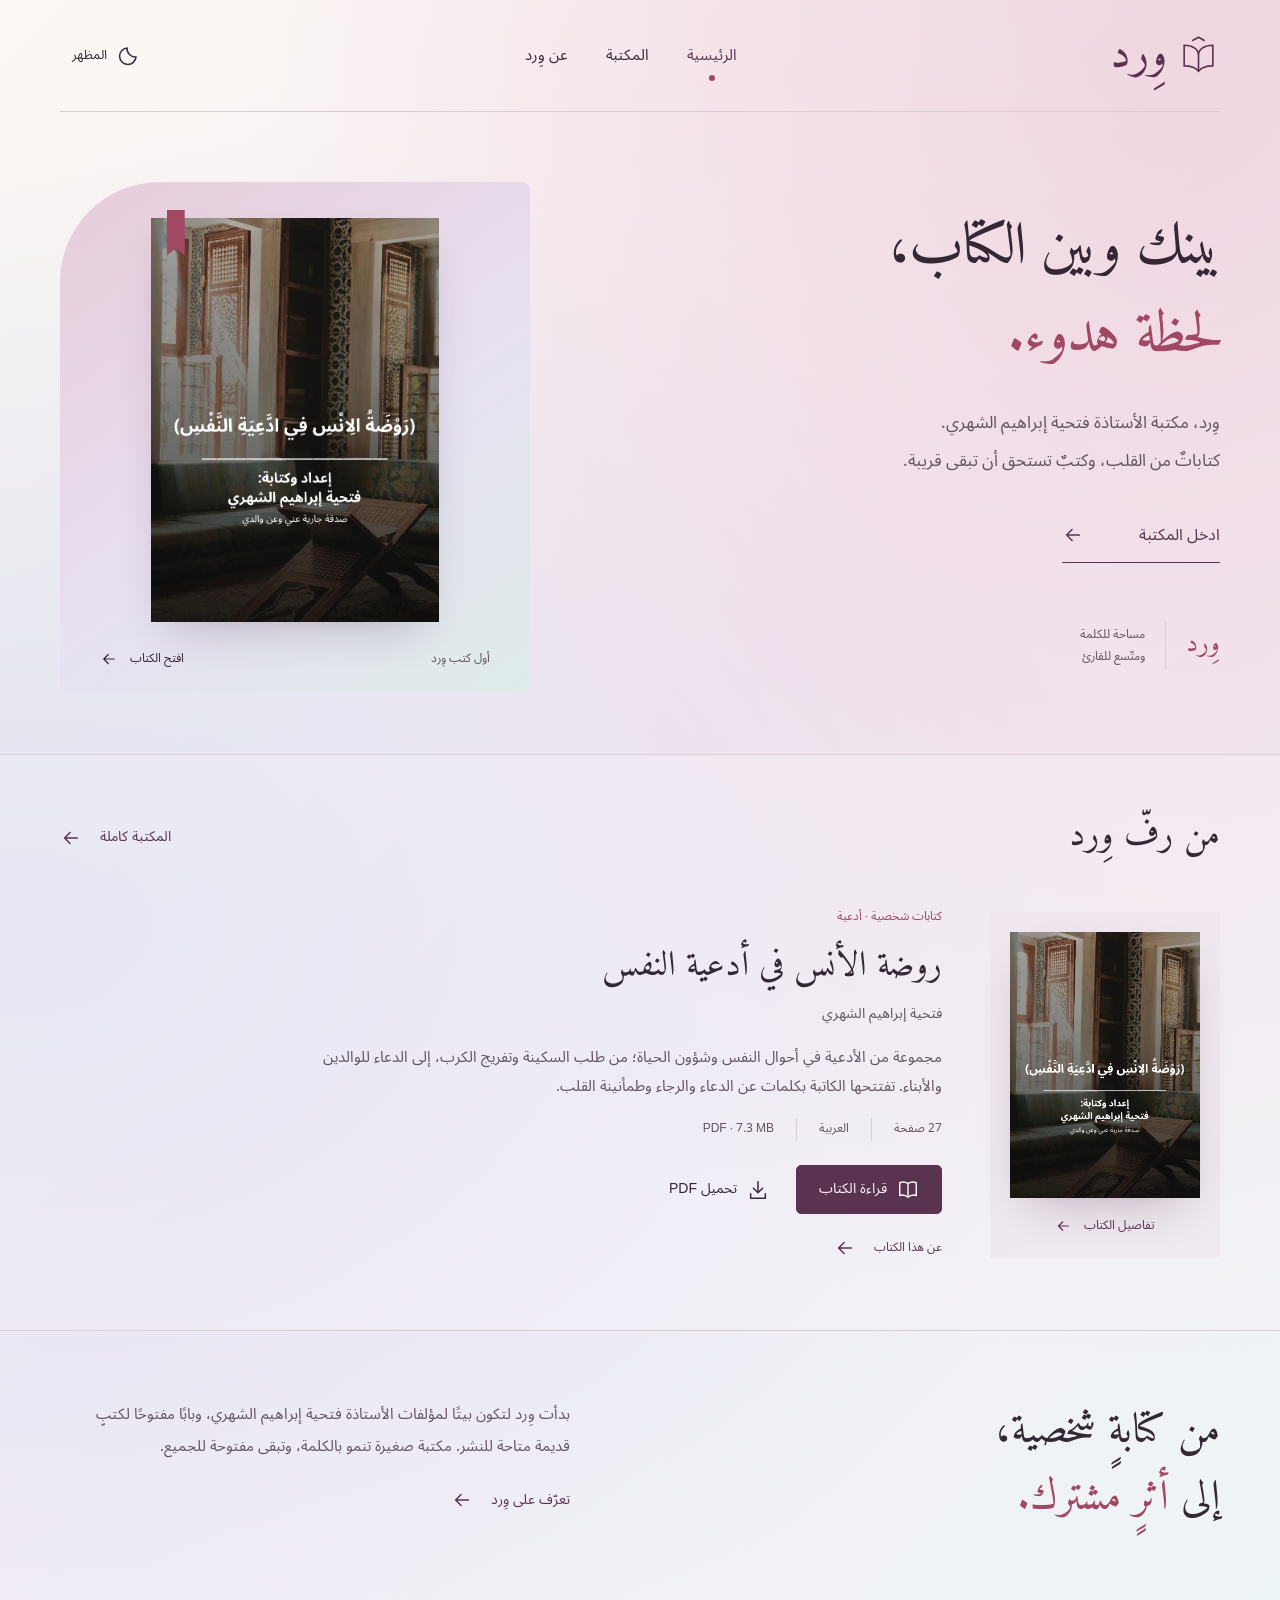
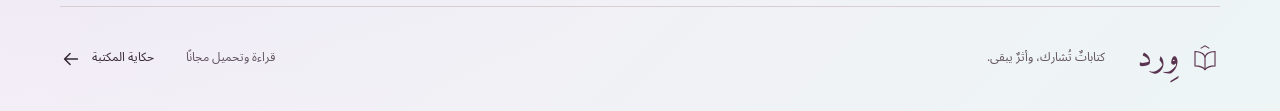
==== commit 6304497c: "Polish gradient themes and replace PDF loading with reliable page reader and book leaf turns" ====
--- a/index.html
+++ b/index.html
@@ -1 +1 @@
-<!doctype html><html lang="ar" dir="rtl"><head><meta charset="utf-8"><meta name="viewport" content="width=device-width,initial-scale=1"><title>مكتبة تقرأ على مهل | وِرد</title><meta name="description" content="وِرد، مكتبة عربية لمؤلفات فتحية إبراهيم الشهري والكتب القديمة المتاحة مجانًا."><meta name="theme-color" content="#f9f6f2"><link rel="icon" href="assets/favicon.svg" type="image/svg+xml"><link rel="preload" href="assets/fonts/amiri.ttf" as="font" type="font/ttf" crossorigin><link rel="stylesheet" href="styles.css"><script src="catalog.js"></script><script src="theme.js"></script><script src="app.js" defer></script></head><body class="page-home"><a class="skip" href="#main">انتقل إلى المحتوى</a><header class="site-header shell"><a class="brand" href="index.html" aria-label="وِرد، الرئيسية"><span class="logo-mark" aria-hidden="true"><svg viewBox="0 0 48 48" fill="none"><path d="M8 12c9 0 16 4 16 11C24 16 31 12 40 12v23c-7 0-13 2-16 6-3-4-9-6-16-6Z" stroke="currentColor" stroke-width="1.8"/><path d="M24 23v18M17 7l7-4 7 4" stroke="currentColor" stroke-width="1.8"/></svg></span><span class="wordmark">وِرد</span></a><nav aria-label="التنقل الرئيسي"><a href="index.html" aria-current="page">الرئيسية</a><a href="library.html" >المكتبة</a><a href="about.html" >عن وِرد</a></nav><button class="theme-toggle" aria-label="تفعيل المظهر الداكن" title="تغيير المظهر"><svg viewBox="0 0 24 24" fill="none" stroke="currentColor" stroke-width="1.6" stroke-linecap="round" stroke-linejoin="round" aria-hidden="true"><path d="M20.8 13A9 9 0 0 1 11 3.2 9 9 0 1 0 20.8 13Z"/></svg><span>المظهر</span></button></header><main id="main"><section class="home-intro shell"><div class="intro-copy"><h1>بينك وبين الكتاب،<br><em>لحظة هدوء.</em></h1><p>وِرد، مكتبة الأستاذة فتحية إبراهيم الشهري.<br>كتاباتٌ من القلب، وكتبٌ تستحق أن تبقى قريبة.</p><a class="browse-link" href="library.html">ادخل المكتبة <svg viewBox="0 0 24 24" fill="none" stroke="currentColor" stroke-width="1.6" stroke-linecap="round" stroke-linejoin="round" aria-hidden="true"><path d="M19 12H5m6-6-6 6 6 6"/></svg></a><div class="intro-note"><span class="small-mark" aria-hidden="true">وِرد</span><span>مساحة للكلمة<br>ومتّسع للقارئ</span></div></div><div class="featured"><a href="book.html" class="featured-cover"><img class="" src="covers/rawdat-al-uns.webp" alt="الغلاف الأصلي لكتاب روضة الأنس في أدعية النفس" width="715" height="1000"><span class="book-ribbon" aria-hidden="true"></span></a><div class="featured-caption"><span>أول كتب وِرد</span><a href="reader.html">افتح الكتاب <svg viewBox="0 0 24 24" fill="none" stroke="currentColor" stroke-width="1.6" stroke-linecap="round" stroke-linejoin="round" aria-hidden="true"><path d="M19 12H5m6-6-6 6 6 6"/></svg></a></div></div></section><section class="home-shelf"><div class="shell"><div class="section-heading"><h2>من رفّ وِرد</h2><a class="underlink" href="library.html">المكتبة كاملة <svg viewBox="0 0 24 24" fill="none" stroke="currentColor" stroke-width="1.6" stroke-linecap="round" stroke-linejoin="round" aria-hidden="true"><path d="M19 12H5m6-6-6 6 6 6"/></svg></a></div><article class="book-entry"><a href="book.html" class="book-image"><img class="" src="covers/rawdat-al-uns.webp" alt="الغلاف الأصلي لكتاب روضة الأنس في أدعية النفس" width="715" height="1000"><span class="cover-open">تفاصيل الكتاب <svg viewBox="0 0 24 24" fill="none" stroke="currentColor" stroke-width="1.6" stroke-linecap="round" stroke-linejoin="round" aria-hidden="true"><path d="M19 12H5m6-6-6 6 6 6"/></svg></span></a><div class="entry-copy"><span class="category-label">كتابات شخصية · أدعية</span><h2><a href="book.html">روضة الأنس في أدعية النفس</a></h2><p class="author">فتحية إبراهيم الشهري</p><p>مجموعة من الأدعية في أحوال النفس وشؤون الحياة؛ من طلب السكينة وتفريج الكرب، إلى الدعاء للوالدين والأبناء. تفتتحها الكاتبة بكلمات عن الدعاء والرجاء وطمأنينة القلب.</p><div class="metadata">27 صفحة <span>العربية</span><span>PDF · 7.3 MB</span></div><div class="actions "><a class="button primary" href="reader.html"><svg viewBox="0 0 24 24" fill="none" stroke="currentColor" stroke-width="1.6" stroke-linecap="round" stroke-linejoin="round" aria-hidden="true"><path d="M12 5v15m0-15C8 2 3 4 3 4v14s5-2 9 2c4-4 9-2 9-2V4s-5-2-9 1Z"/></svg>قراءة الكتاب</a><a class="button text-button" href="books/rawdat-al-uns.pdf" download="روضة الأنس في أدعية النفس.pdf"><svg viewBox="0 0 24 24" fill="none" stroke="currentColor" stroke-width="1.6" stroke-linecap="round" stroke-linejoin="round" aria-hidden="true"><path d="M12 3v12m-5-5 5 5 5-5M4 16v5h16v-5"/></svg>تحميل PDF</a></div><a class="underlink" href="book.html">عن هذا الكتاب <svg viewBox="0 0 24 24" fill="none" stroke="currentColor" stroke-width="1.6" stroke-linecap="round" stroke-linejoin="round" aria-hidden="true"><path d="M19 12H5m6-6-6 6 6 6"/></svg></a></div></article></div></section><section class="about-invitation shell"><p>من كتابةٍ شخصية،<br>إلى <em>أثرٍ مشترك.</em></p><div><p>بدأت وِرد لتكون بيتًا لمؤلفات الأستاذة فتحية إبراهيم الشهري، وبابًا مفتوحًا لكتبٍ قديمة متاحة للنشر. مكتبة صغيرة تنمو بالكلمة، وتبقى مفتوحة للجميع.</p><a class="underlink" href="about.html">تعرّف على وِرد <svg viewBox="0 0 24 24" fill="none" stroke="currentColor" stroke-width="1.6" stroke-linecap="round" stroke-linejoin="round" aria-hidden="true"><path d="M19 12H5m6-6-6 6 6 6"/></svg></a></div></section></main><footer class="shell site-footer"><a href="index.html" class="brand footer-logo" aria-label="وِرد، الرئيسية"><span class="logo-mark" aria-hidden="true"><svg viewBox="0 0 48 48" fill="none"><path d="M8 12c9 0 16 4 16 11C24 16 31 12 40 12v23c-7 0-13 2-16 6-3-4-9-6-16-6Z" stroke="currentColor" stroke-width="1.8"/><path d="M24 23v18M17 7l7-4 7 4" stroke="currentColor" stroke-width="1.8"/></svg></span><span class="wordmark">وِرد</span></a><p>كتاباتٌ تُشارك، وأثرٌ يبقى.</p><span>قراءة وتحميل مجانًا</span><a href="about.html">حكاية المكتبة <svg viewBox="0 0 24 24" fill="none" stroke="currentColor" stroke-width="1.6" stroke-linecap="round" stroke-linejoin="round" aria-hidden="true"><path d="M19 12H5m6-6-6 6 6 6"/></svg></a></footer></body></html>+<!doctype html><html lang="ar" dir="rtl"><head><meta charset="utf-8"><meta name="viewport" content="width=device-width,initial-scale=1"><title>مكتبة تقرأ على مهل | وِرد</title><meta name="description" content="وِرد، مكتبة عربية لمؤلفات فتحية إبراهيم الشهري والكتب القديمة المتاحة مجانًا."><meta name="theme-color" content="#f9f6f2"><link rel="icon" href="assets/favicon.svg" type="image/svg+xml"><link rel="preload" href="assets/fonts/amiri.ttf" as="font" type="font/ttf" crossorigin><link rel="stylesheet" href="styles.css?v=wird-polish-3"><script src="catalog.js?v=wird-polish-3"></script><script src="theme.js"></script><script src="app.js?v=wird-polish-3" defer></script></head><body class="page-home"><a class="skip" href="#main">انتقل إلى المحتوى</a><header class="site-header shell"><a class="brand" href="index.html" aria-label="وِرد، الرئيسية"><span class="logo-mark" aria-hidden="true"><svg viewBox="0 0 48 48" fill="none"><path d="M8 12c9 0 16 4 16 11C24 16 31 12 40 12v23c-7 0-13 2-16 6-3-4-9-6-16-6Z" stroke="currentColor" stroke-width="1.8"/><path d="M24 23v18M17 7l7-4 7 4" stroke="currentColor" stroke-width="1.8"/></svg></span><span class="wordmark">وِرد</span></a><nav aria-label="التنقل الرئيسي"><a href="index.html" aria-current="page">الرئيسية</a><a href="library.html" >المكتبة</a><a href="about.html" >عن وِرد</a></nav><button class="theme-toggle" aria-label="تفعيل المظهر الداكن" title="تغيير المظهر"><svg viewBox="0 0 24 24" fill="none" stroke="currentColor" stroke-width="1.6" stroke-linecap="round" stroke-linejoin="round" aria-hidden="true"><path d="M20.8 13A9 9 0 0 1 11 3.2 9 9 0 1 0 20.8 13Z"/></svg><span>المظهر</span></button></header><main id="main"><section class="home-intro shell"><div class="intro-copy"><h1>بينك وبين الكتاب،<br><em>لحظة هدوء.</em></h1><p>وِرد، مكتبة الأستاذة فتحية إبراهيم الشهري.<br>كتاباتٌ من القلب، وكتبٌ تستحق أن تبقى قريبة.</p><a class="browse-link" href="library.html">ادخل المكتبة <svg viewBox="0 0 24 24" fill="none" stroke="currentColor" stroke-width="1.6" stroke-linecap="round" stroke-linejoin="round" aria-hidden="true"><path d="M19 12H5m6-6-6 6 6 6"/></svg></a><div class="intro-note"><span class="small-mark" aria-hidden="true">وِرد</span><span>مساحة للكلمة<br>ومتّسع للقارئ</span></div></div><div class="featured"><a href="book.html" class="featured-cover"><img class="" src="covers/rawdat-al-uns.webp" alt="الغلاف الأصلي لكتاب روضة الأنس في أدعية النفس" width="715" height="1000"><span class="book-ribbon" aria-hidden="true"></span></a><div class="featured-caption"><span>أول كتب وِرد</span><a href="reader.html">افتح الكتاب <svg viewBox="0 0 24 24" fill="none" stroke="currentColor" stroke-width="1.6" stroke-linecap="round" stroke-linejoin="round" aria-hidden="true"><path d="M19 12H5m6-6-6 6 6 6"/></svg></a></div></div></section><section class="home-shelf"><div class="shell"><div class="section-heading"><h2>من رفّ وِرد</h2><a class="underlink" href="library.html">المكتبة كاملة <svg viewBox="0 0 24 24" fill="none" stroke="currentColor" stroke-width="1.6" stroke-linecap="round" stroke-linejoin="round" aria-hidden="true"><path d="M19 12H5m6-6-6 6 6 6"/></svg></a></div><article class="book-entry"><a href="book.html" class="book-image"><img class="" src="covers/rawdat-al-uns.webp" alt="الغلاف الأصلي لكتاب روضة الأنس في أدعية النفس" width="715" height="1000"><span class="cover-open">تفاصيل الكتاب <svg viewBox="0 0 24 24" fill="none" stroke="currentColor" stroke-width="1.6" stroke-linecap="round" stroke-linejoin="round" aria-hidden="true"><path d="M19 12H5m6-6-6 6 6 6"/></svg></span></a><div class="entry-copy"><span class="category-label">كتابات شخصية · أدعية</span><h2><a href="book.html">روضة الأنس في أدعية النفس</a></h2><p class="author">فتحية إبراهيم الشهري</p><p>مجموعة من الأدعية في أحوال النفس وشؤون الحياة؛ من طلب السكينة وتفريج الكرب، إلى الدعاء للوالدين والأبناء. تفتتحها الكاتبة بكلمات عن الدعاء والرجاء وطمأنينة القلب.</p><div class="metadata">27 صفحة <span>العربية</span><span>PDF · 7.3 MB</span></div><div class="actions "><a class="button primary" href="reader.html"><svg viewBox="0 0 24 24" fill="none" stroke="currentColor" stroke-width="1.6" stroke-linecap="round" stroke-linejoin="round" aria-hidden="true"><path d="M12 5v15m0-15C8 2 3 4 3 4v14s5-2 9 2c4-4 9-2 9-2V4s-5-2-9 1Z"/></svg>قراءة الكتاب</a><a class="button text-button" href="books/rawdat-al-uns.pdf" download="روضة الأنس في أدعية النفس.pdf"><svg viewBox="0 0 24 24" fill="none" stroke="currentColor" stroke-width="1.6" stroke-linecap="round" stroke-linejoin="round" aria-hidden="true"><path d="M12 3v12m-5-5 5 5 5-5M4 16v5h16v-5"/></svg>تحميل PDF</a></div><a class="underlink" href="book.html">عن هذا الكتاب <svg viewBox="0 0 24 24" fill="none" stroke="currentColor" stroke-width="1.6" stroke-linecap="round" stroke-linejoin="round" aria-hidden="true"><path d="M19 12H5m6-6-6 6 6 6"/></svg></a></div></article></div></section><section class="about-invitation shell"><p>من كتابةٍ شخصية،<br>إلى <em>أثرٍ مشترك.</em></p><div><p>بدأت وِرد لتكون بيتًا لمؤلفات الأستاذة فتحية إبراهيم الشهري، وبابًا مفتوحًا لكتبٍ قديمة متاحة للنشر. مكتبة صغيرة تنمو بالكلمة، وتبقى مفتوحة للجميع.</p><a class="underlink" href="about.html">تعرّف على وِرد <svg viewBox="0 0 24 24" fill="none" stroke="currentColor" stroke-width="1.6" stroke-linecap="round" stroke-linejoin="round" aria-hidden="true"><path d="M19 12H5m6-6-6 6 6 6"/></svg></a></div></section></main><footer class="shell site-footer"><a href="index.html" class="brand footer-logo" aria-label="وِرد، الرئيسية"><span class="logo-mark" aria-hidden="true"><svg viewBox="0 0 48 48" fill="none"><path d="M8 12c9 0 16 4 16 11C24 16 31 12 40 12v23c-7 0-13 2-16 6-3-4-9-6-16-6Z" stroke="currentColor" stroke-width="1.8"/><path d="M24 23v18M17 7l7-4 7 4" stroke="currentColor" stroke-width="1.8"/></svg></span><span class="wordmark">وِرد</span></a><p>كتاباتٌ تُشارك، وأثرٌ يبقى.</p><span>قراءة وتحميل مجانًا</span><a href="about.html">حكاية المكتبة <svg viewBox="0 0 24 24" fill="none" stroke="currentColor" stroke-width="1.6" stroke-linecap="round" stroke-linejoin="round" aria-hidden="true"><path d="M19 12H5m6-6-6 6 6 6"/></svg></a></footer></body></html>
--- a/styles.css
+++ b/styles.css
@@ -9,3 +9,13 @@
 /* Small-screen labels retain readable sizes. */
 @media(max-width:620px){.reader-header p,.reader-status,.book-facts dt,.site-footer>span,.site-footer>a:last-child{font-size:12px}.reader-header{min-height:79px}.options-panel{bottom:145px}.options-panel p,.options-panel>a{font-size:12px}.reader-back{min-width:76px}.reader-header h1{font-size:15px}}
 .options-panel{box-shadow:none}
+/* A single atmospheric colour field follows the reader through the library. */
+:root{--muted:#625461;--ambient:radial-gradient(ellipse at 92% 0%,#edcbd6b3 0%,#edcbd600 57%),radial-gradient(ellipse at 2% 54%,#cdd6ec8c 0%,#cdd6ec00 63%),linear-gradient(135deg,#fcf8f3 0%,#f5edf7 48%,#edf5f5 100%);--cover-ground:linear-gradient(145deg,#e8ccd9 0%,#e7e0f1 54%,#dfecea 100%);--desk-ground:radial-gradient(ellipse at 90% 12%,#e1c9d6 0%,#e1c9d600 67%),linear-gradient(135deg,#e9e4ef,#e8edf0);--reader:#e9e4ef}
+html[data-theme=dark]{--ambient:radial-gradient(ellipse at 92% 0%,#59314f99 0%,#59314f00 58%),radial-gradient(ellipse at 0% 65%,#23465299 0%,#23465200 68%),linear-gradient(135deg,#251d2b 0%,#201f2c 48%,#152b31 100%);--cover-ground:linear-gradient(145deg,#573448 0%,#38304c 54%,#243d43 100%);--desk-ground:radial-gradient(ellipse at 92% 0%,#483044 0%,#48304400 64%),linear-gradient(135deg,#191a25,#14252a);--reader:#191a25}
+body{background-color:var(--bg);background-image:var(--ambient);background-attachment:fixed}.featured,.detail-cover{background:var(--cover-ground)}.home-shelf{background:color-mix(in srgb,var(--bg) 24%,transparent)}.site-header{border-bottom-color:var(--line)}.library-tools{background:color-mix(in srgb,var(--bg) 18%,transparent)}.book-image{background:color-mix(in srgb,var(--surface) 64%,transparent)}.search-field{min-height:48px}.category-select select{min-height:48px}.underlink{transition:color .2s ease}.theme-toggle:active{transform:scale(.96)}.site-header nav a:hover{color:var(--accent)}.site-footer>a:last-child{min-height:44px}.book-entry[hidden]{display:none}.entry-copy h2{margin-top:12px}.entry-copy .category-label{font-size:12px}.options-heading{display:flex;justify-content:space-between;align-items:center;gap:16px}.options-heading h2{margin:0}.options-panel{max-height:calc(100dvh - 200px);overflow:auto;overscroll-behavior:contain}.options-panel p,.options-panel>a{font-size:12px}.page-reader,.reader-app{background-color:var(--reader);background-image:var(--desk-ground)}.reader-header,.reader-toolbar{background:var(--bg)}.reader-main{overflow:hidden}.page-scroll{display:flex;align-items:safe center;justify-content:flex-start;padding-block:10px 12px;position:relative;isolation:isolate}.spread{position:relative;min-height:0;transform-style:preserve-3d;gap:2px;perspective:1800px;align-self:center}.paper{isolation:isolate;box-shadow:0 12px 32px -10px #24132970}.paper img{object-fit:contain;user-select:none;-webkit-user-drag:none}.spread:has(.paper:nth-child(2))>.paper:first-child:after{content:'';position:absolute;left:0;top:0;bottom:0;width:22px;background:linear-gradient(90deg,#00000016,transparent);pointer-events:none}.spread:has(.paper:nth-child(2))>.paper:nth-child(2):after{content:'';position:absolute;right:0;top:0;bottom:0;width:22px;background:linear-gradient(270deg,#00000016,transparent);pointer-events:none}.turn-leaf{position:absolute;z-index:8;transform-style:preserve-3d;pointer-events:none;will-change:transform;direction:ltr}.turn-leaf.forward{transform-origin:100% 50%;animation:wird-page-forward 620ms cubic-bezier(.32,.05,.22,1) both}.turn-leaf.backward{transform-origin:0 50%;animation:wird-page-backward 620ms cubic-bezier(.32,.05,.22,1) both}.leaf-front,.leaf-back{position:absolute;inset:0;background:#fff;backface-visibility:hidden;-webkit-backface-visibility:hidden;overflow:hidden}.leaf-front img,.leaf-back img{width:100%;height:100%;object-fit:contain;display:block}.leaf-back{transform:rotateY(180deg);box-shadow:0 0 20px #0004}.leaf-front:after,.leaf-back:after{content:'';position:absolute;inset:0;pointer-events:none;background:linear-gradient(90deg,#0000 45%,#0004 85%,#fff5);animation:wird-page-shadow 620ms ease-in-out both}.backward .leaf-front:after{background:linear-gradient(270deg,#0000 45%,#0004 85%,#fff5)}.leaf-back:after{background:linear-gradient(90deg,#0002,transparent 40%,#fff3)}@keyframes wird-page-forward{0%{transform:rotateY(0deg)}50%{transform:rotateY(90deg)}100%{transform:rotateY(179.5deg)}}@keyframes wird-page-backward{0%{transform:rotateY(0deg)}50%{transform:rotateY(-90deg)}100%{transform:rotateY(-179.5deg)}}@keyframes wird-page-shadow{0%{opacity:0}45%{opacity:.9}100%{opacity:.1}}.page-step{width:auto;min-width:86px;padding:0 10px;gap:8px;font-size:13px}.page-step span{order:1}.page-step svg{order:2}#prev svg{order:0}.page-navigation{gap:12px}#page-form{font-size:13px}.reader-back,.reader-header p{font-size:12px}.reader-status{font-size:12px;padding-top:5px;min-height:31px}.options-panel{bottom:84px}.reader-error{border:1px solid var(--line);border-radius:10px;max-width:560px;margin-inline:auto;box-shadow:var(--shadow)}.reader-noscript{position:absolute;inset:20px;background:var(--bg);padding:20px;z-index:9;text-align:center}.reader-noscript a{text-decoration:underline}.focus-reading .reader-header{display:none}.focus-reading .page-scroll{padding-top:5px}.reader-utilities>.icon-button,.zoom-label{min-height:44px}.page-scroll[aria-busy=true]{cursor:progress}
+@media(max-width:900px){.reader-toolbar{gap:8px}.page-step{min-width:70px;padding-inline:5px}.page-navigation{gap:5px}#page-form{gap:6px}.reader-utilities{gap:0}.reader-toolbar{padding-inline:10px}}
+@media(max-width:620px){.page-scroll{padding-inline:12px;align-items:safe center}.page-step{min-width:66px;font-size:12px}.reader-toolbar{padding:6px 10px calc(6px + env(safe-area-inset-bottom))}.reader-utilities{gap:3px}.reader-header{gap:6px;padding-inline:10px}.reader-header h1{font-size:16px}.reader-header p{font-size:11px}.reader-back{min-width:68px;font-size:12px}.reader-status{font-size:11px;min-height:29px}.options-panel{bottom:140px;max-height:calc(100dvh - 180px)}.site-footer>span,.site-footer>a:last-child,.category-label,.metadata,.book-facts dt{font-size:12px}.featured-caption{font-size:12px}.search-field input{font-size:16px}#page-form{font-size:12px;gap:6px}.spread{perspective:1400px}.turn-leaf.forward,.turn-leaf.backward{animation-duration:560ms}.leaf-front:after,.leaf-back:after{animation-duration:560ms}}
+@media(max-width:380px){#page-form>label{display:none}.page-step{min-width:61px}.reader-utilities{gap:0}.reader-header h1{font-size:14px}.reader-header p{font-size:10px}.reader-back{min-width:61px;font-size:11px}.reader-back svg{width:16px}.site-header nav{gap:28px}.intro-copy h1{font-size:40px}}
+@media(prefers-reduced-motion:reduce){.turn-leaf,.leaf-front:after,.leaf-back:after{animation:none!important}.theme-toggle svg{transition:none}}
+.library-tools{padding-inline:16px}.reader-error{box-shadow:none}@media(max-width:380px){.reader-header p{font-size:11px}}
+body{background-attachment:scroll}
